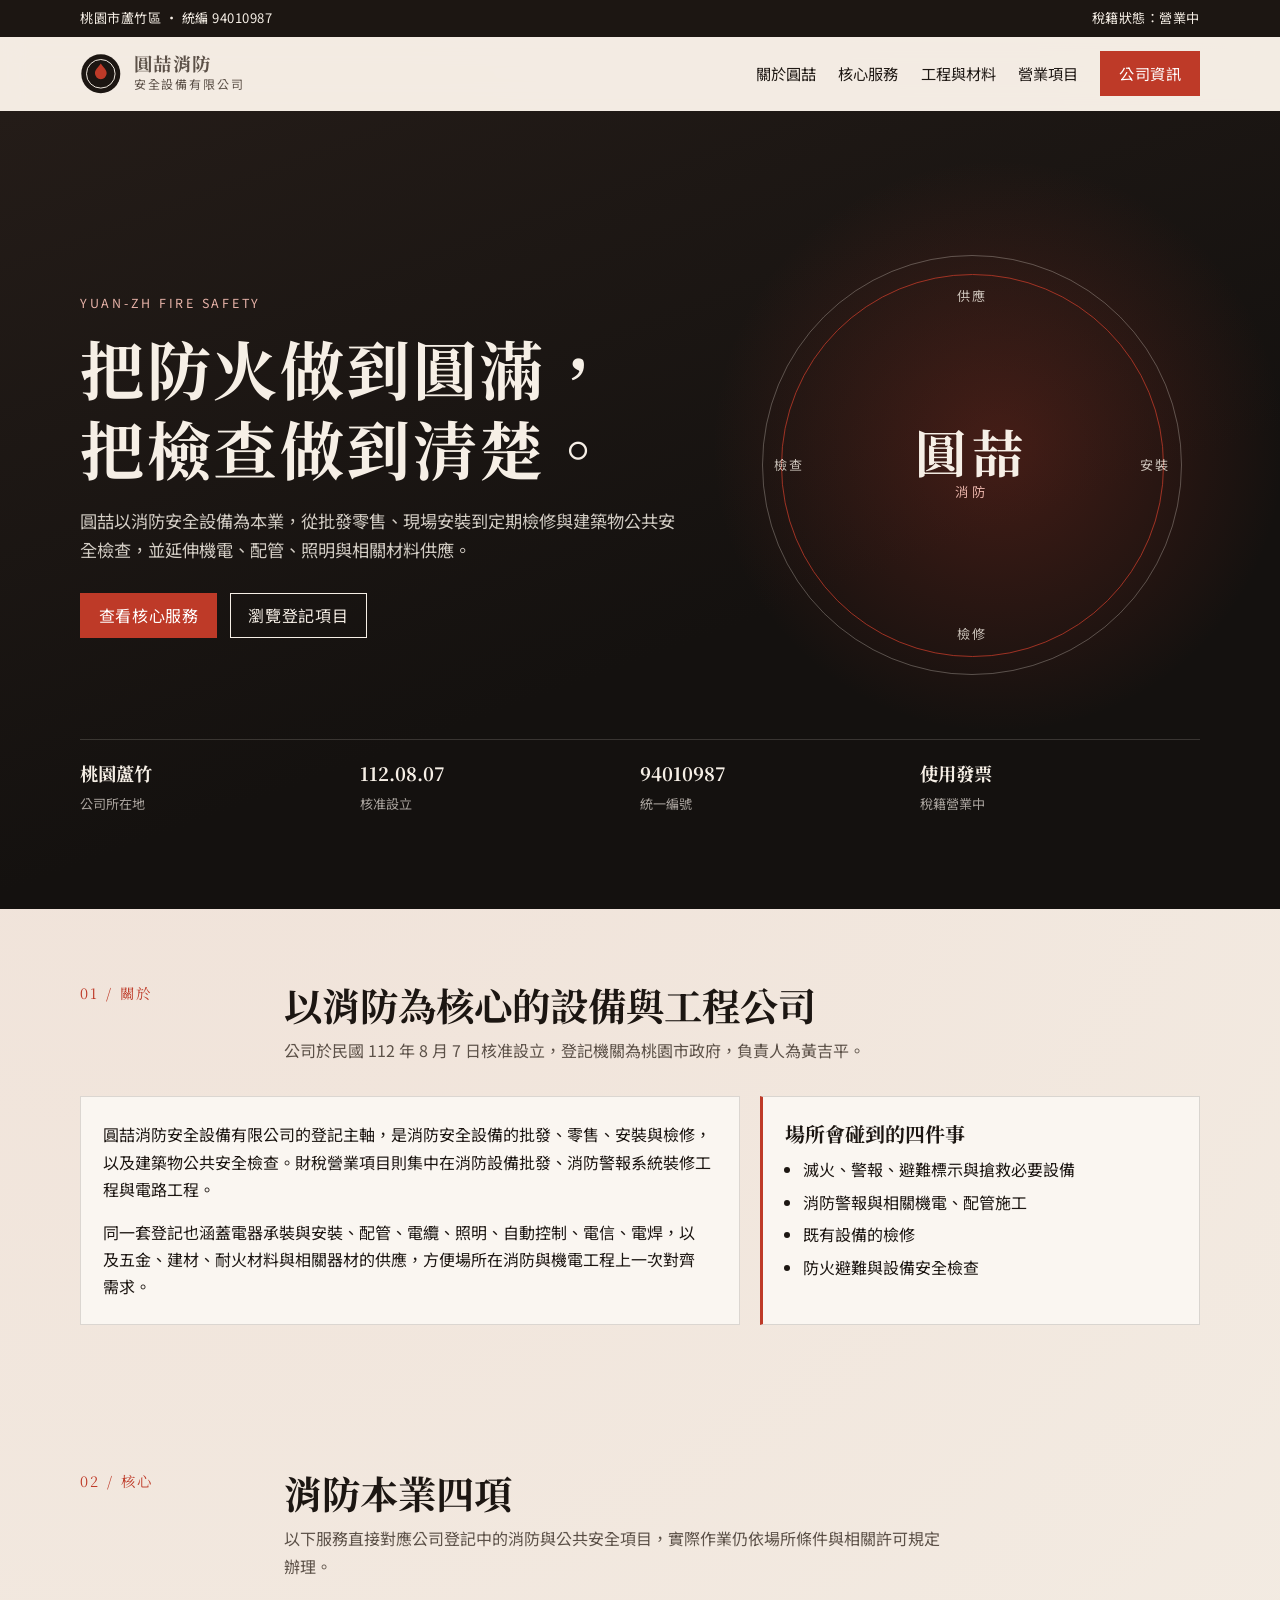
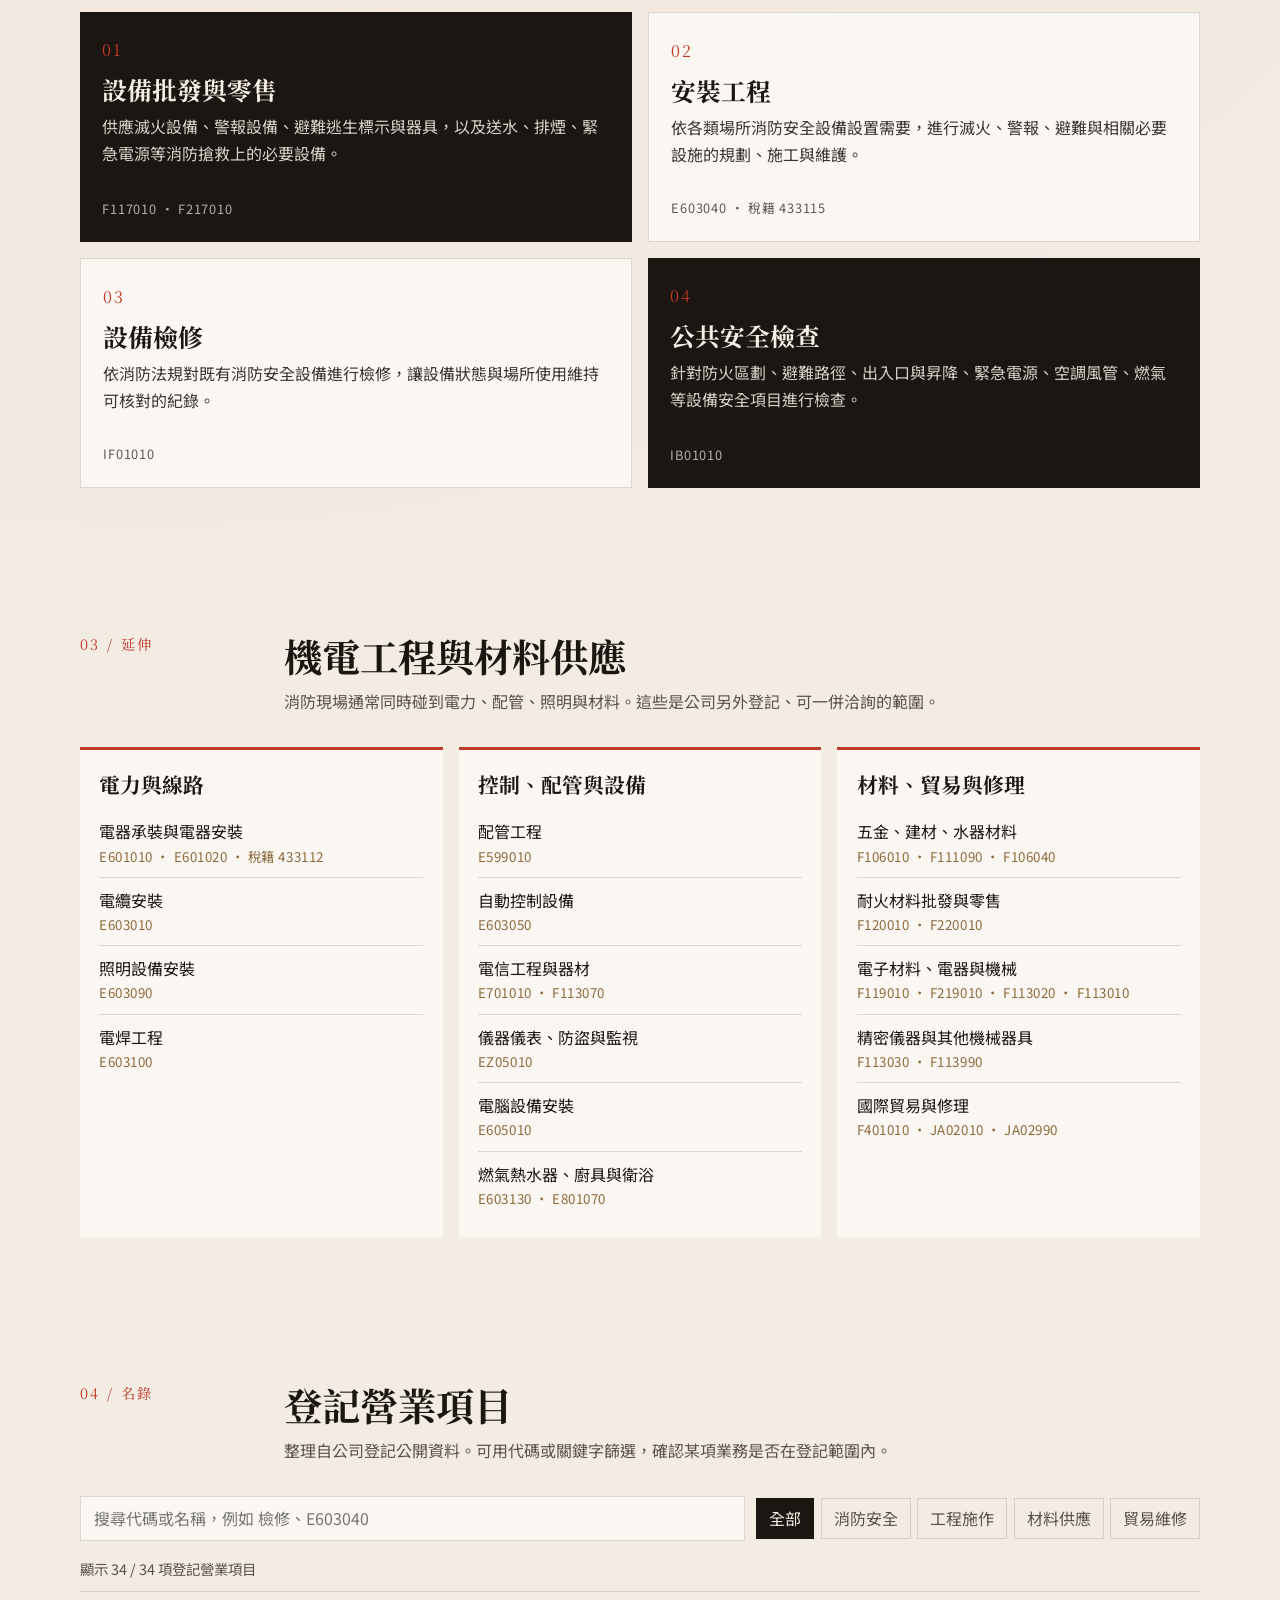
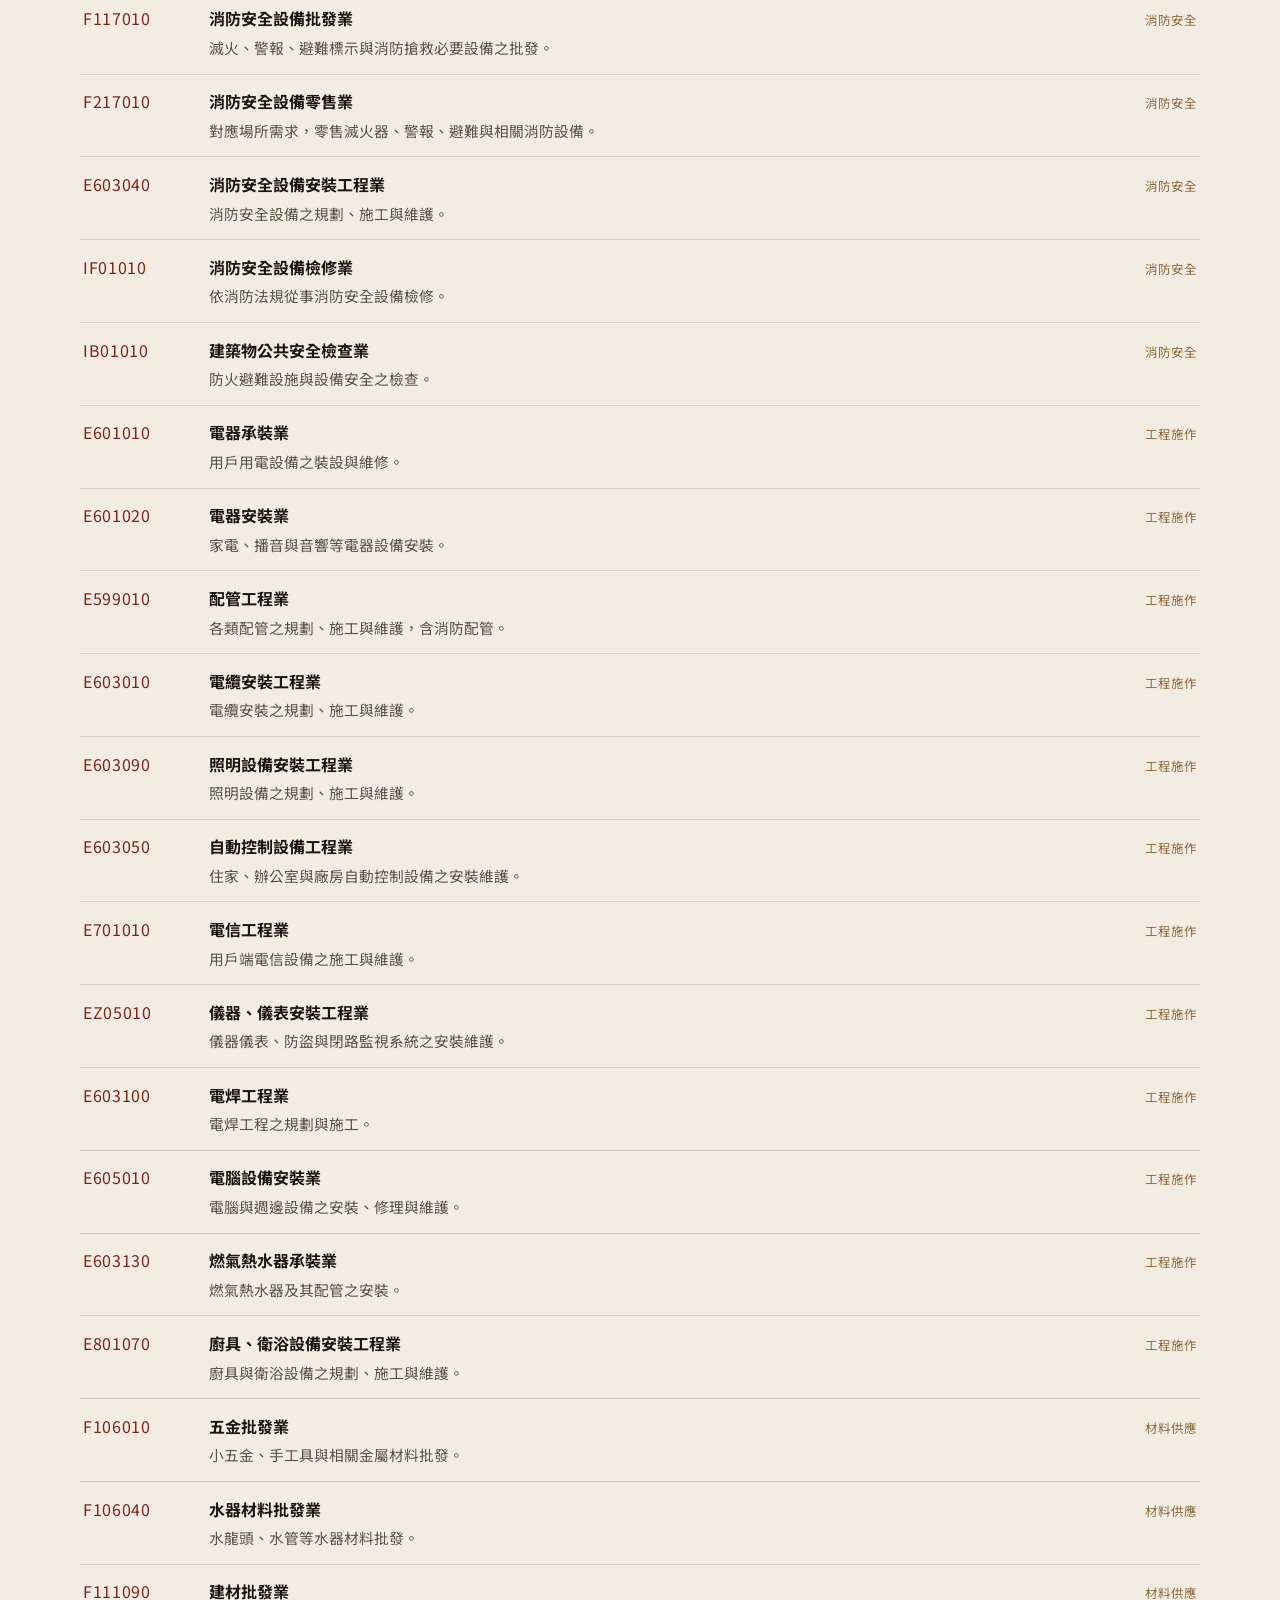
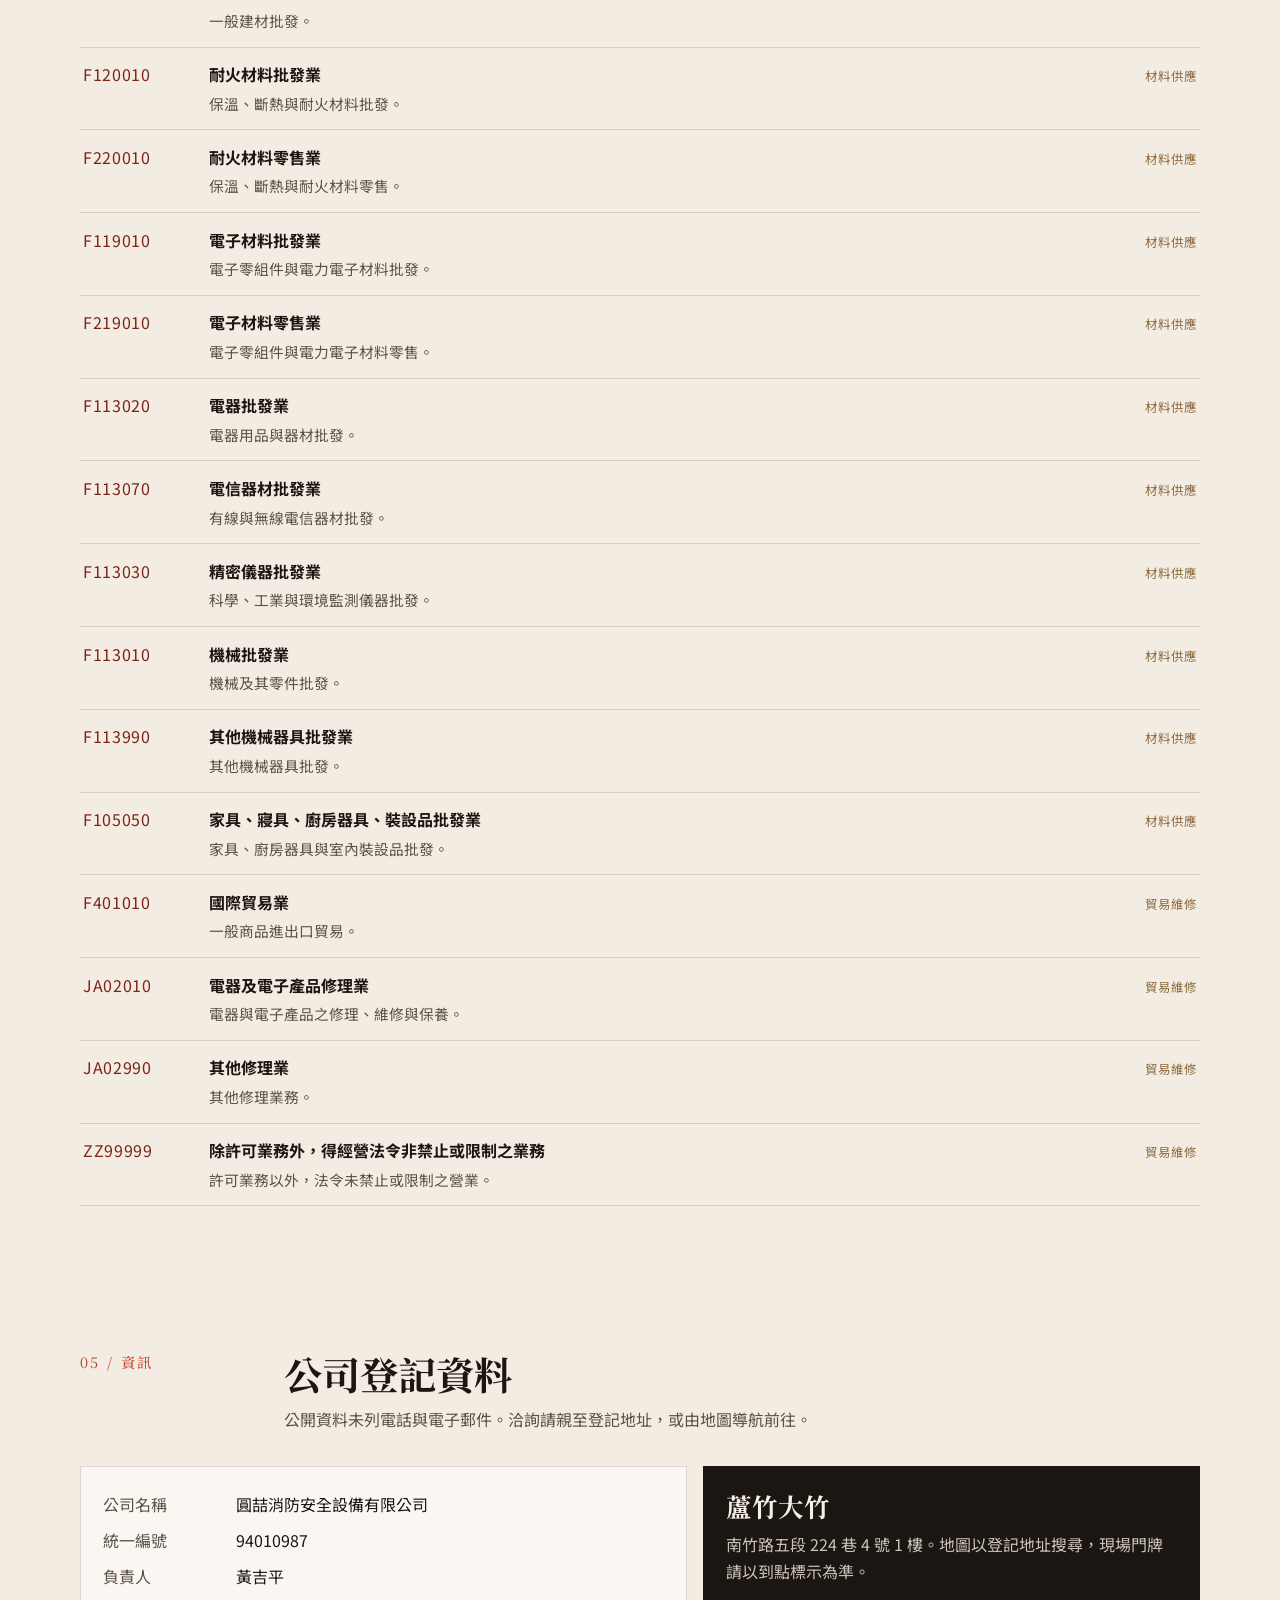
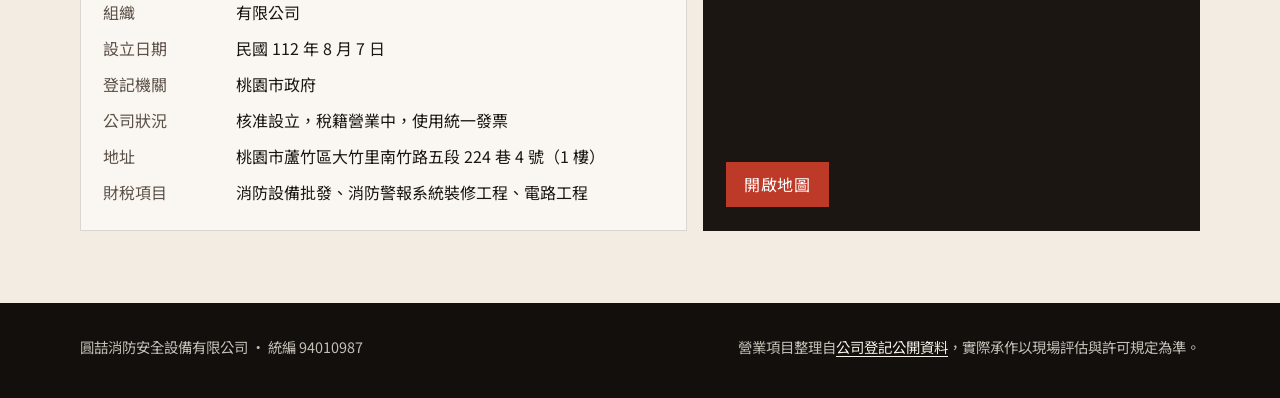
==== index.html @ 4bf3bb1d "新增圓喆消防官網，依公司登記營業項目整理服務與公司資訊。 Co-authored-by: Cursor <cursoragent@cursor.com>" ====
<!DOCTYPE html>
<html lang="zh-Hant">
<head>
  <meta charset="utf-8">
  <meta name="viewport" content="width=device-width, initial-scale=1">
  <title>圓喆消防安全設備有限公司</title>
  <meta name="description" content="圓喆消防安全設備有限公司位於桃園市蘆竹區，登記經營消防設備批發零售、安裝工程、檢修、建築物公共安全檢查，以及機電、配管、照明與相關材料供應。">
  <link rel="icon" href="favicon.svg" type="image/svg+xml">
  <link rel="preconnect" href="https://fonts.googleapis.com">
  <link rel="preconnect" href="https://fonts.gstatic.com" crossorigin>
  <link href="https://fonts.googleapis.com/css2?family=Noto+Sans+TC:wght@400;500;700&family=Noto+Serif+TC:wght@600;700&display=swap" rel="stylesheet">
  <link rel="stylesheet" href="css/style.css">
</head>
<body>
  <a class="skip" href="#main">跳至主要內容</a>
  <div class="topbar">
    <div class="wrap">
      <span>桃園市蘆竹區 · 統編 94010987</span>
      <span>稅籍狀態：營業中</span>
    </div>
  </div>
  <header class="site-header">
    <div class="wrap nav">
      <a class="brand" href="#main">
        <svg class="brand-mark" viewBox="0 0 64 64" aria-hidden="true">
          <circle cx="32" cy="32" r="30" fill="#1c1612"/>
          <circle cx="32" cy="32" r="22" fill="none" stroke="#f3ece3" stroke-width="1.5"/>
          <path d="M32 16c4.2 6.2 9 9.4 9 15.2a9 9 0 0 1-18 0c0-5.8 4.8-9 9-15.2z" fill="#be3a28"/>
        </svg>
        <span>
          <strong>圓喆消防</strong>
          <span>安全設備有限公司</span>
        </span>
      </a>
      <button class="menu-btn" type="button" aria-expanded="false" aria-controls="nav-links">選單</button>
      <nav class="nav-links" id="nav-links" aria-label="主要">
        <a href="#about">關於圓喆</a>
        <a href="#services">核心服務</a>
        <a href="#works">工程與材料</a>
        <a href="#scope">營業項目</a>
        <a class="btn btn-solid" href="#company">公司資訊</a>
      </nav>
    </div>
  </header>

  <main id="main">
    <section class="hero" aria-labelledby="hero-title">
      <div class="wrap hero-grid">
        <div>
          <p class="kicker">YUAN-ZH FIRE SAFETY</p>
          <h1 id="hero-title">把防火做到圓滿，<br>把檢查做到清楚。</h1>
          <p class="lead">圓喆以消防安全設備為本業，從批發零售、現場安裝到定期檢修與建築物公共安全檢查，並延伸機電、配管、照明與相關材料供應。</p>
          <div class="hero-actions">
            <a class="btn btn-solid" href="#services">查看核心服務</a>
            <a class="btn btn-line" href="#scope">瀏覽登記項目</a>
          </div>
        </div>
        <div class="seal" aria-hidden="true">
          <span class="seal-label n">供應</span>
          <span class="seal-label e">安裝</span>
          <span class="seal-label s">檢修</span>
          <span class="seal-label w">檢查</span>
          <div class="seal-core">
            <b>圓喆</b>
            <small>消防</small>
          </div>
        </div>
      </div>
      <div class="wrap facts">
        <div><strong>桃園蘆竹</strong><span>公司所在地</span></div>
        <div><strong>112.08.07</strong><span>核准設立</span></div>
        <div><strong>94010987</strong><span>統一編號</span></div>
        <div><strong>使用發票</strong><span>稅籍營業中</span></div>
      </div>
    </section>

    <section id="about">
      <div class="wrap">
        <div class="section-head">
          <div class="section-index">01 / 關於</div>
          <div>
            <h2>以消防為核心的設備與工程公司</h2>
            <p>公司於民國 112 年 8 月 7 日核准設立，登記機關為桃園市政府，負責人為黃吉平。</p>
          </div>
        </div>
        <div class="about-grid">
          <div class="panel">
            <p>圓喆消防安全設備有限公司的登記主軸，是消防安全設備的批發、零售、安裝與檢修，以及建築物公共安全檢查。財稅營業項目則集中在消防設備批發、消防警報系統裝修工程與電路工程。</p>
            <p>同一套登記也涵蓋電器承裝與安裝、配管、電纜、照明、自動控制、電信、電焊，以及五金、建材、耐火材料與相關器材的供應，方便場所在消防與機電工程上一次對齊需求。</p>
          </div>
          <aside class="panel note">
            <h3>場所會碰到的四件事</h3>
            <ul>
              <li>滅火、警報、避難標示與搶救必要設備</li>
              <li>消防警報與相關機電、配管施工</li>
              <li>既有設備的檢修</li>
              <li>防火避難與設備安全檢查</li>
            </ul>
          </aside>
        </div>
      </div>
    </section>

    <section id="services">
      <div class="wrap">
        <div class="section-head">
          <div class="section-index">02 / 核心</div>
          <div>
            <h2>消防本業四項</h2>
            <p>以下服務直接對應公司登記中的消防與公共安全項目，實際作業仍依場所條件與相關許可規定辦理。</p>
          </div>
        </div>
        <div class="service-list">
          <article class="service-card">
            <span class="num">01</span>
            <h3>設備批發與零售</h3>
            <p>供應滅火設備、警報設備、避難逃生標示與器具，以及送水、排煙、緊急電源等消防搶救上的必要設備。</p>
            <span class="codes">F117010 · F217010</span>
          </article>
          <article class="service-card">
            <span class="num">02</span>
            <h3>安裝工程</h3>
            <p>依各類場所消防安全設備設置需要，進行滅火、警報、避難與相關必要設施的規劃、施工與維護。</p>
            <span class="codes">E603040 · 稅籍 433115</span>
          </article>
          <article class="service-card">
            <span class="num">03</span>
            <h3>設備檢修</h3>
            <p>依消防法規對既有消防安全設備進行檢修，讓設備狀態與場所使用維持可核對的紀錄。</p>
            <span class="codes">IF01010</span>
          </article>
          <article class="service-card">
            <span class="num">04</span>
            <h3>公共安全檢查</h3>
            <p>針對防火區劃、避難路徑、出入口與昇降、緊急電源、空調風管、燃氣等設備安全項目進行檢查。</p>
            <span class="codes">IB01010</span>
          </article>
        </div>
      </div>
    </section>

    <section id="works">
      <div class="wrap">
        <div class="section-head">
          <div class="section-index">03 / 延伸</div>
          <div>
            <h2>機電工程與材料供應</h2>
            <p>消防現場通常同時碰到電力、配管、照明與材料。這些是公司另外登記、可一併洽詢的範圍。</p>
          </div>
        </div>
        <div class="work-grid">
          <article class="work-col">
            <h3>電力與線路</h3>
            <ul>
              <li>電器承裝與電器安裝<small>E601010 · E601020 · 稅籍 433112</small></li>
              <li>電纜安裝<small>E603010</small></li>
              <li>照明設備安裝<small>E603090</small></li>
              <li>電焊工程<small>E603100</small></li>
            </ul>
          </article>
          <article class="work-col">
            <h3>控制、配管與設備</h3>
            <ul>
              <li>配管工程<small>E599010</small></li>
              <li>自動控制設備<small>E603050</small></li>
              <li>電信工程與器材<small>E701010 · F113070</small></li>
              <li>儀器儀表、防盜與監視<small>EZ05010</small></li>
              <li>電腦設備安裝<small>E605010</small></li>
              <li>燃氣熱水器、廚具與衛浴<small>E603130 · E801070</small></li>
            </ul>
          </article>
          <article class="work-col">
            <h3>材料、貿易與修理</h3>
            <ul>
              <li>五金、建材、水器材料<small>F106010 · F111090 · F106040</small></li>
              <li>耐火材料批發與零售<small>F120010 · F220010</small></li>
              <li>電子材料、電器與機械<small>F119010 · F219010 · F113020 · F113010</small></li>
              <li>精密儀器與其他機械器具<small>F113030 · F113990</small></li>
              <li>國際貿易與修理<small>F401010 · JA02010 · JA02990</small></li>
            </ul>
          </article>
        </div>
      </div>
    </section>

    <section id="scope">
      <div class="wrap">
        <div class="section-head">
          <div class="section-index">04 / 名錄</div>
          <div>
            <h2>登記營業項目</h2>
            <p>整理自公司登記公開資料。可用代碼或關鍵字篩選，確認某項業務是否在登記範圍內。</p>
          </div>
        </div>
        <div class="toolbar">
          <label class="visually-hidden" for="scope-search" style="position:absolute;width:1px;height:1px;overflow:hidden;clip:rect(0 0 0 0);">搜尋營業項目</label>
          <input class="search" id="scope-search" type="search" placeholder="搜尋代碼或名稱，例如 檢修、E603040" autocomplete="off">
          <div class="chips" role="group" aria-label="篩選分類">
            <button class="chip" type="button" data-group="all" aria-pressed="true">全部</button>
            <button class="chip" type="button" data-group="fire" aria-pressed="false">消防安全</button>
            <button class="chip" type="button" data-group="engineering" aria-pressed="false">工程施作</button>
            <button class="chip" type="button" data-group="supply" aria-pressed="false">材料供應</button>
            <button class="chip" type="button" data-group="service" aria-pressed="false">貿易維修</button>
          </div>
        </div>
        <p class="scope-meta" id="scope-count"></p>
        <div class="scope-list" id="scope-list"></div>
      </div>
    </section>

    <section id="company">
      <div class="wrap">
        <div class="section-head">
          <div class="section-index">05 / 資訊</div>
          <div>
            <h2>公司登記資料</h2>
            <p>公開資料未列電話與電子郵件。洽詢請親至登記地址，或由地圖導航前往。</p>
          </div>
        </div>
        <div class="company-grid">
          <div class="panel">
            <dl>
              <dt>公司名稱</dt>
              <dd>圓喆消防安全設備有限公司</dd>
              <dt>統一編號</dt>
              <dd>94010987</dd>
              <dt>負責人</dt>
              <dd>黃吉平</dd>
              <dt>組織</dt>
              <dd>有限公司</dd>
              <dt>設立日期</dt>
              <dd>民國 112 年 8 月 7 日</dd>
              <dt>登記機關</dt>
              <dd>桃園市政府</dd>
              <dt>公司狀況</dt>
              <dd>核准設立，稅籍營業中，使用統一發票</dd>
              <dt>地址</dt>
              <dd>桃園市蘆竹區大竹里南竹路五段 224 巷 4 號（1 樓）</dd>
              <dt>財稅項目</dt>
              <dd>消防設備批發、消防警報系統裝修工程、電路工程</dd>
            </dl>
          </div>
          <aside class="map-card">
            <div>
              <h3>蘆竹大竹</h3>
              <p>南竹路五段 224 巷 4 號 1 樓。地圖以登記地址搜尋，現場門牌請以到點標示為準。</p>
            </div>
            <a class="btn btn-solid" href="https://www.google.com/maps/search/?api=1&amp;query=桃園市蘆竹區南竹路五段224巷4號" target="_blank" rel="noopener noreferrer">開啟地圖</a>
          </aside>
        </div>
      </div>
    </section>
  </main>

  <footer class="site-footer">
    <div class="wrap">
      <div>圓喆消防安全設備有限公司 · 統編 94010987</div>
      <div>營業項目整理自<a href="https://twincn.com/item.aspx?no=94010987">公司登記公開資料</a>，實際承作以現場評估與許可規定為準。</div>
    </div>
  </footer>
  <script src="js/main.js"></script>
</body>
</html>
---- css/style.css ----
:root {
  --ink: #1c1612;
  --ink-soft: #5c5148;
  --paper: #f3ece3;
  --paper-raised: #faf6f1;
  --ember: #be3a28;
  --ember-deep: #7d2418;
  --brass: #8d6b3e;
  --line: rgba(28, 22, 18, 0.14);
  --cream: #f6efe6;
  --header: 4.6rem;
  --serif: "Noto Serif TC", "PMingLiU", serif;
  --sans: "Noto Sans TC", "PingFang TC", "Microsoft JhengHei", sans-serif;
}

*,
*::before,
*::after {
  box-sizing: border-box;
}

html {
  scroll-behavior: smooth;
}

body {
  margin: 0;
  font-family: var(--sans);
  color: var(--ink);
  background:
    radial-gradient(circle at 12% 8%, rgba(190, 58, 40, 0.06), transparent 28%),
    var(--paper);
  line-height: 1.7;
}

img,
svg {
  display: block;
  max-width: 100%;
}

a {
  color: inherit;
  text-decoration-thickness: 1px;
  text-underline-offset: 0.2em;
}

button,
input {
  font: inherit;
}

.skip {
  position: absolute;
  left: 1rem;
  top: -4rem;
  background: var(--ember);
  color: white;
  padding: 0.6rem 1rem;
  z-index: 20;
}

.skip:focus {
  top: 1rem;
}

.wrap {
  width: min(1120px, calc(100% - 2.4rem));
  margin-inline: auto;
}

.topbar {
  background: var(--ink);
  color: var(--cream);
  font-size: 0.82rem;
  letter-spacing: 0.04em;
}

.topbar .wrap {
  display: flex;
  justify-content: space-between;
  gap: 1rem;
  padding: 0.45rem 0;
}

.site-header {
  position: sticky;
  top: 0;
  z-index: 10;
  background: rgba(243, 236, 227, 0.92);
  backdrop-filter: blur(12px);
  border-bottom: 1px solid transparent;
}

.site-header.is-stuck {
  border-bottom-color: var(--line);
}

.nav {
  display: flex;
  align-items: center;
  justify-content: space-between;
  min-height: var(--header);
  gap: 1rem;
}

.brand {
  display: flex;
  align-items: center;
  gap: 0.75rem;
  text-decoration: none;
}

.brand-mark {
  width: 2.6rem;
  height: 2.6rem;
  flex: none;
}

.brand strong {
  display: block;
  font-family: var(--serif);
  font-size: 1.15rem;
  letter-spacing: 0.08em;
  line-height: 1.2;
}

.brand span {
  display: block;
  color: var(--ink-soft);
  font-size: 0.75rem;
  letter-spacing: 0.16em;
}

.nav-links {
  display: flex;
  align-items: center;
  gap: 1.4rem;
}

.nav-links a {
  text-decoration: none;
  font-size: 0.95rem;
}

.nav-links a:hover,
.nav-links a:focus-visible {
  color: var(--ember-deep);
}

.menu-btn {
  display: none;
  border: 1px solid var(--line);
  background: transparent;
  padding: 0.45rem 0.7rem;
  cursor: pointer;
}

.btn {
  display: inline-flex;
  align-items: center;
  justify-content: center;
  gap: 0.4rem;
  min-height: 2.8rem;
  padding: 0.45rem 1.1rem;
  border: 1px solid transparent;
  text-decoration: none;
  letter-spacing: 0.04em;
}

.btn-solid {
  background: var(--ember);
  color: white;
}

.btn-solid:hover,
.btn-solid:focus-visible {
  background: var(--ember-deep);
}

.btn-line {
  border-color: currentColor;
  background: transparent;
}

.btn-line:hover,
.btn-line:focus-visible {
  background: rgba(255, 255, 255, 0.08);
}

.hero {
  background:
    radial-gradient(circle at 78% 42%, rgba(190, 58, 40, 0.28), transparent 26%),
    linear-gradient(160deg, #241c18 0%, #14110f 62%);
  color: var(--cream);
}

.hero-grid {
  display: grid;
  grid-template-columns: 1.15fr 0.85fr;
  gap: 3rem;
  align-items: center;
  padding: 4.5rem 0 4rem;
}

.kicker {
  margin: 0 0 0.8rem;
  color: #e7b2a8;
  letter-spacing: 0.22em;
  font-size: 0.78rem;
}

h1,
h2,
h3 {
  font-family: var(--serif);
  font-weight: 700;
  line-height: 1.25;
  text-wrap: balance;
}

p {
  text-wrap: pretty;
}

h1 {
  margin: 0;
  font-size: clamp(2.4rem, 5vw, 4.4rem);
  letter-spacing: 0.04em;
}

.lead {
  max-width: 38rem;
  margin: 1.2rem 0 0;
  font-size: 1.08rem;
  color: rgba(246, 239, 230, 0.84);
}

.hero-actions {
  display: flex;
  flex-wrap: wrap;
  gap: 0.8rem;
  margin-top: 1.8rem;
}

.hero-actions .btn-line {
  color: var(--cream);
}

.facts {
  display: grid;
  grid-template-columns: repeat(4, 1fr);
  border-top: 1px solid rgba(246, 239, 230, 0.16);
}

.facts div {
  padding: 1.1rem 1rem 1.3rem 0;
}

.facts strong {
  display: block;
  font-family: var(--serif);
  font-size: 1.15rem;
}

.facts span {
  color: rgba(246, 239, 230, 0.66);
  font-size: 0.82rem;
}

.seal {
  width: min(100%, 420px);
  margin-inline: auto;
  aspect-ratio: 1;
  border: 1px solid rgba(246, 239, 230, 0.28);
  border-radius: 50%;
  position: relative;
  display: grid;
  place-items: center;
}

.seal::before {
  content: "";
  position: absolute;
  inset: 1.1rem;
  border: 1px solid rgba(190, 58, 40, 0.8);
  border-radius: 50%;
}

.seal-core {
  text-align: center;
}

.seal-core b {
  display: block;
  font-family: var(--serif);
  font-size: 3.2rem;
  letter-spacing: 0.12em;
  line-height: 1;
}

.seal-core small {
  letter-spacing: 0.28em;
  color: #e7b2a8;
}

.seal-label {
  position: absolute;
  font-size: 0.82rem;
  letter-spacing: 0.14em;
  color: rgba(246, 239, 230, 0.78);
}

.seal-label.n { top: 1.8rem; }
.seal-label.e { right: 0.7rem; }
.seal-label.s { bottom: 1.8rem; }
.seal-label.w { left: 0.7rem; }

section {
  padding: 4.5rem 0;
  scroll-margin-top: 5.2rem;
}

.section-head {
  display: grid;
  grid-template-columns: 180px 1fr;
  gap: 1.5rem;
  margin-bottom: 2rem;
  align-items: start;
}

.section-index {
  font-family: var(--serif);
  color: var(--ember);
  letter-spacing: 0.16em;
  font-size: 0.9rem;
}

h2 {
  margin: 0;
  font-size: clamp(1.8rem, 3vw, 2.6rem);
}

.section-head p {
  margin: 0.5rem 0 0;
  color: var(--ink-soft);
  max-width: 42rem;
}

.about-grid {
  display: grid;
  grid-template-columns: 1.2fr 0.8fr;
  gap: 1.2rem;
}

.panel {
  background: var(--paper-raised);
  border: 1px solid var(--line);
  padding: 1.5rem 1.4rem;
}

.panel p {
  margin: 0;
}

.panel p + p {
  margin-top: 1rem;
}

.note {
  border-left: 3px solid var(--ember);
}

.note h3 {
  margin: 0 0 0.6rem;
  font-size: 1.25rem;
}

.note ul {
  margin: 0;
  padding-left: 1.1rem;
}

.note li + li {
  margin-top: 0.35rem;
}

.service-list {
  display: grid;
  grid-template-columns: 1fr 1fr;
  gap: 1rem;
}

.service-card {
  background: var(--ink);
  color: var(--cream);
  padding: 1.5rem 1.4rem 1.4rem;
  min-height: 230px;
  display: flex;
  flex-direction: column;
}

.service-card:nth-child(2),
.service-card:nth-child(3) {
  background: var(--paper-raised);
  color: var(--ink);
  border: 1px solid var(--line);
}

.service-card .num {
  font-family: var(--serif);
  color: var(--ember);
  letter-spacing: 0.12em;
}

.service-card h3 {
  margin: 0.7rem 0 0.5rem;
  font-size: 1.55rem;
}

.service-card p {
  margin: 0;
  color: inherit;
  opacity: 0.86;
}

.service-card .codes {
  margin-top: auto;
  padding-top: 1.2rem;
  font-size: 0.8rem;
  letter-spacing: 0.06em;
  opacity: 0.7;
}

.work-grid {
  display: grid;
  grid-template-columns: repeat(3, 1fr);
  gap: 1rem;
}

.work-col {
  background: var(--paper-raised);
  border-top: 3px solid var(--ember);
  padding: 1.3rem 1.2rem 1.1rem;
}

.work-col h3 {
  margin: 0 0 0.8rem;
  font-size: 1.3rem;
}

.work-col ul {
  list-style: none;
  margin: 0;
  padding: 0;
}

.work-col li {
  padding: 0.55rem 0;
  border-bottom: 1px solid var(--line);
}

.work-col li:last-child {
  border-bottom: 0;
}

.work-col small {
  display: block;
  color: var(--brass);
  letter-spacing: 0.04em;
}

.toolbar {
  display: flex;
  flex-wrap: wrap;
  gap: 0.7rem;
  align-items: center;
  margin-bottom: 1rem;
}

.search {
  flex: 1 1 220px;
  min-height: 2.8rem;
  border: 1px solid var(--line);
  background: var(--paper-raised);
  padding: 0.4rem 0.8rem;
  color: var(--ink);
}

.chips {
  display: flex;
  flex-wrap: wrap;
  gap: 0.4rem;
}

.chip {
  border: 1px solid var(--line);
  background: transparent;
  padding: 0.35rem 0.75rem;
  cursor: pointer;
  color: var(--ink-soft);
}

.chip[aria-pressed="true"] {
  background: var(--ink);
  color: var(--cream);
  border-color: var(--ink);
}

.scope-meta {
  color: var(--ink-soft);
  font-size: 0.9rem;
  margin: 0 0 0.6rem;
}

.scope-list {
  border-top: 1px solid var(--line);
}

.scope-row {
  display: grid;
  grid-template-columns: 110px 1fr 120px;
  gap: 1rem;
  padding: 0.85rem 0.2rem;
  border-bottom: 1px solid var(--line);
  align-items: baseline;
}

.scope-row code {
  font-family: var(--sans);
  color: var(--ember-deep);
  letter-spacing: 0.04em;
}

.scope-row p {
  margin: 0.15rem 0 0;
  color: var(--ink-soft);
  font-size: 0.92rem;
}

.tag {
  justify-self: end;
  font-size: 0.78rem;
  letter-spacing: 0.08em;
  color: var(--brass);
}

.empty {
  padding: 2rem 0;
  color: var(--ink-soft);
}

.company-grid {
  display: grid;
  grid-template-columns: 1.1fr 0.9fr;
  gap: 1rem;
}

dl {
  margin: 0;
  display: grid;
  grid-template-columns: 7.5rem 1fr;
  gap: 0.55rem 0.8rem;
}

dt {
  color: var(--ink-soft);
}

dd {
  margin: 0;
}

.map-card {
  background: var(--ink);
  color: var(--cream);
  padding: 1.5rem 1.4rem;
  display: flex;
  flex-direction: column;
  justify-content: space-between;
  min-height: 280px;
}

.map-card h3 {
  margin: 0 0 0.6rem;
  font-size: 1.6rem;
}

.map-card p {
  margin: 0;
  color: rgba(246, 239, 230, 0.8);
}

.map-card .btn {
  align-self: flex-start;
  margin-top: 1.4rem;
}

.site-footer {
  background: #120f0d;
  color: rgba(246, 239, 230, 0.78);
  padding: 2rem 0 2.4rem;
  font-size: 0.9rem;
}

.site-footer .wrap {
  display: flex;
  justify-content: space-between;
  gap: 1rem;
  flex-wrap: wrap;
}

.site-footer a {
  color: var(--cream);
}

@media (max-width: 860px) {
  .topbar .wrap,
  .facts,
  .hero-grid,
  .about-grid,
  .service-list,
  .work-grid,
  .company-grid,
  .section-head {
    grid-template-columns: 1fr;
    display: grid;
  }

  .facts {
    display: grid;
    grid-template-columns: 1fr 1fr;
  }

  .menu-btn {
    display: inline-flex;
  }

  .nav-links {
    display: none;
    position: absolute;
    left: 0;
    right: 0;
    top: 100%;
    background: var(--paper-raised);
    border-bottom: 1px solid var(--line);
    flex-direction: column;
    align-items: flex-start;
    padding: 0.8rem 1.2rem 1.1rem;
    gap: 0.7rem;
  }

  .nav-links.is-open {
    display: flex;
  }

  .scope-row {
    grid-template-columns: 1fr;
    gap: 0.15rem;
  }

  .tag {
    justify-self: start;
  }

  .hero-grid {
    padding-top: 2.6rem;
  }

  .seal {
    width: min(100%, 280px);
  }
}

@media (prefers-reduced-motion: reduce) {
  html {
    scroll-behavior: auto;
  }
}
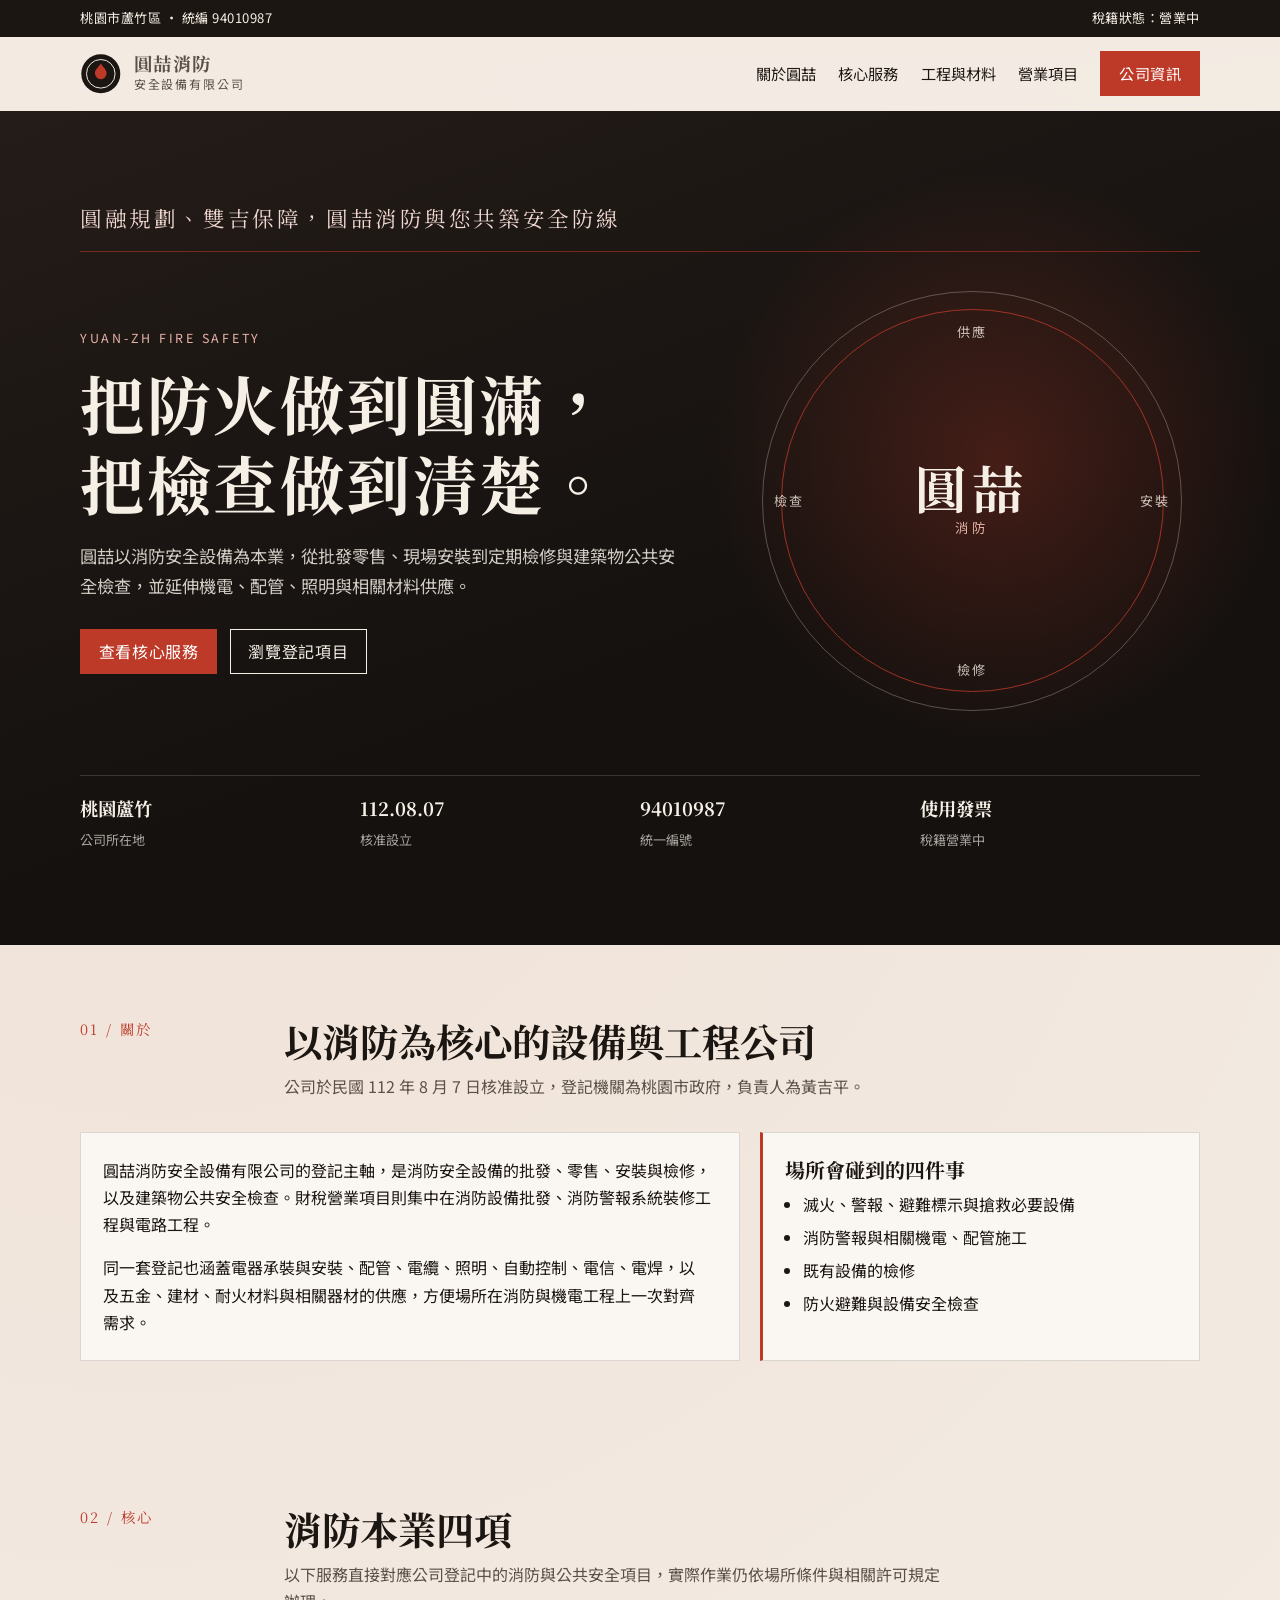
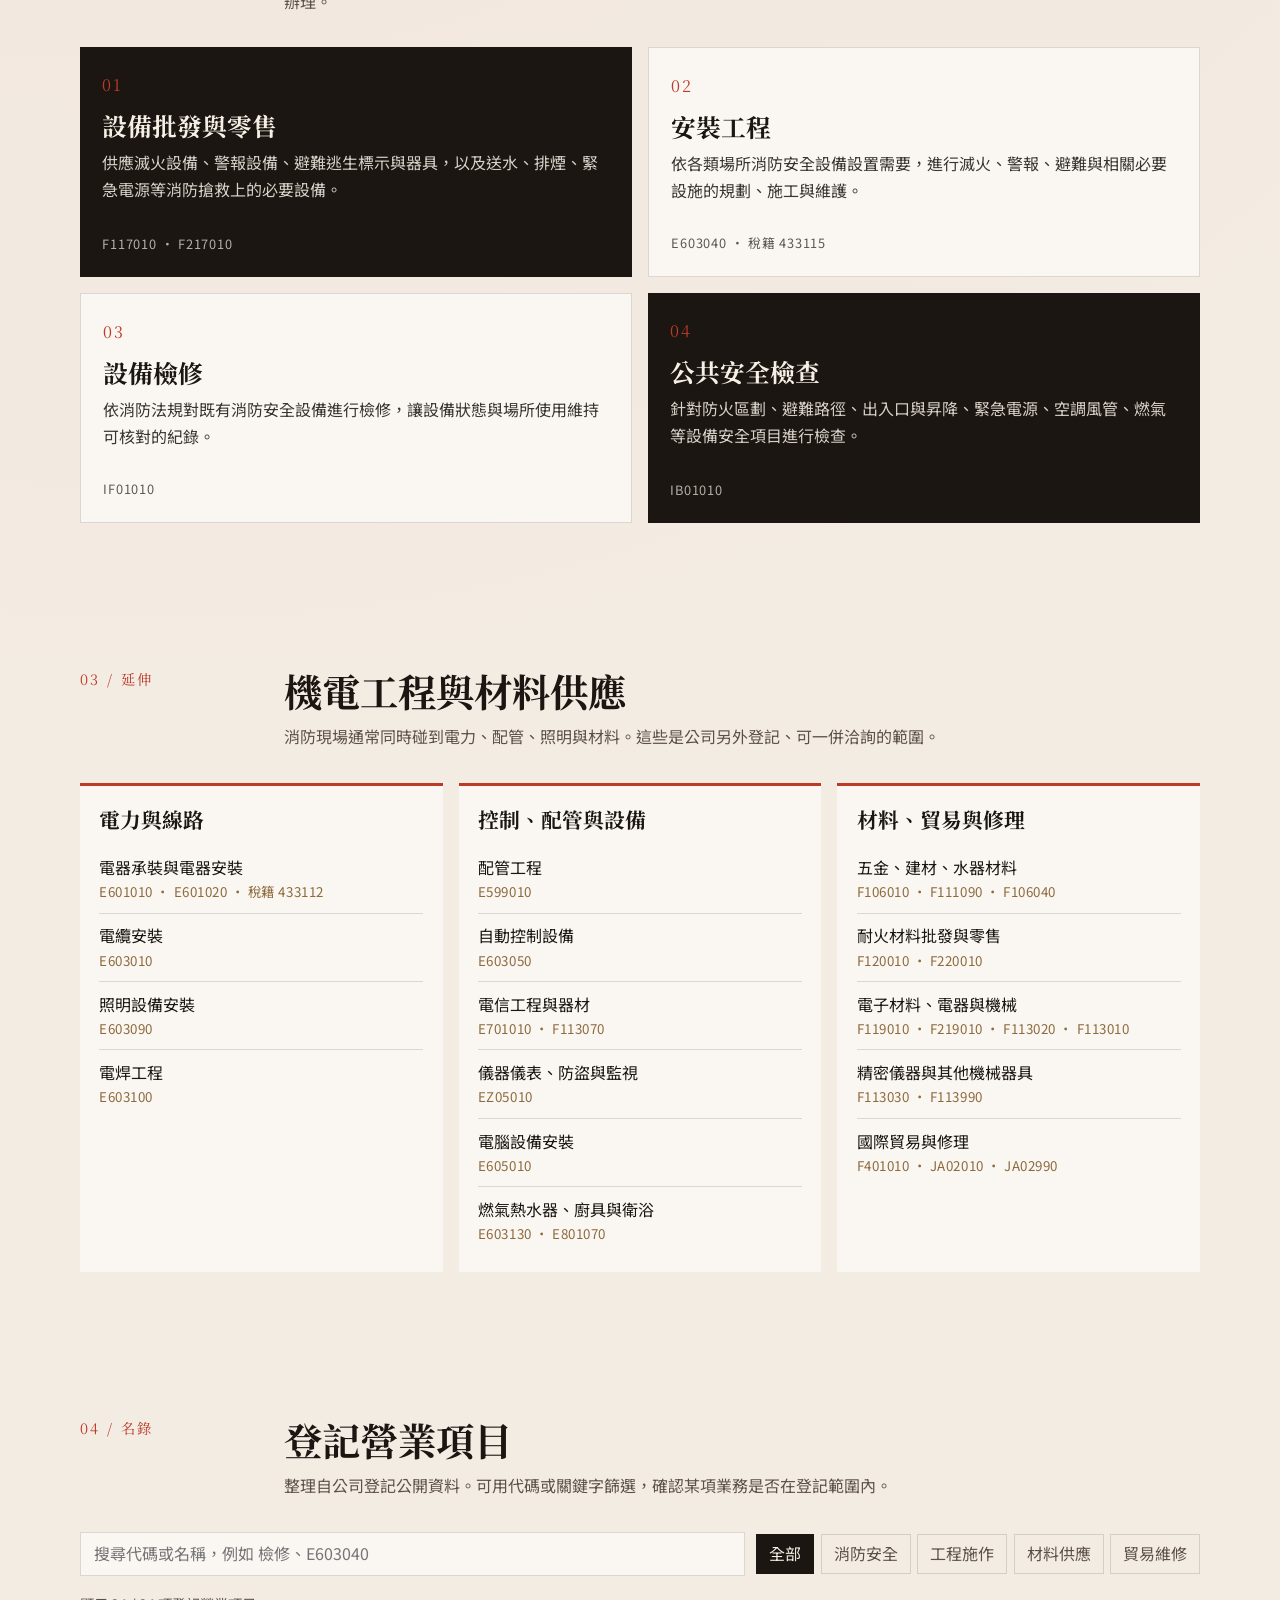
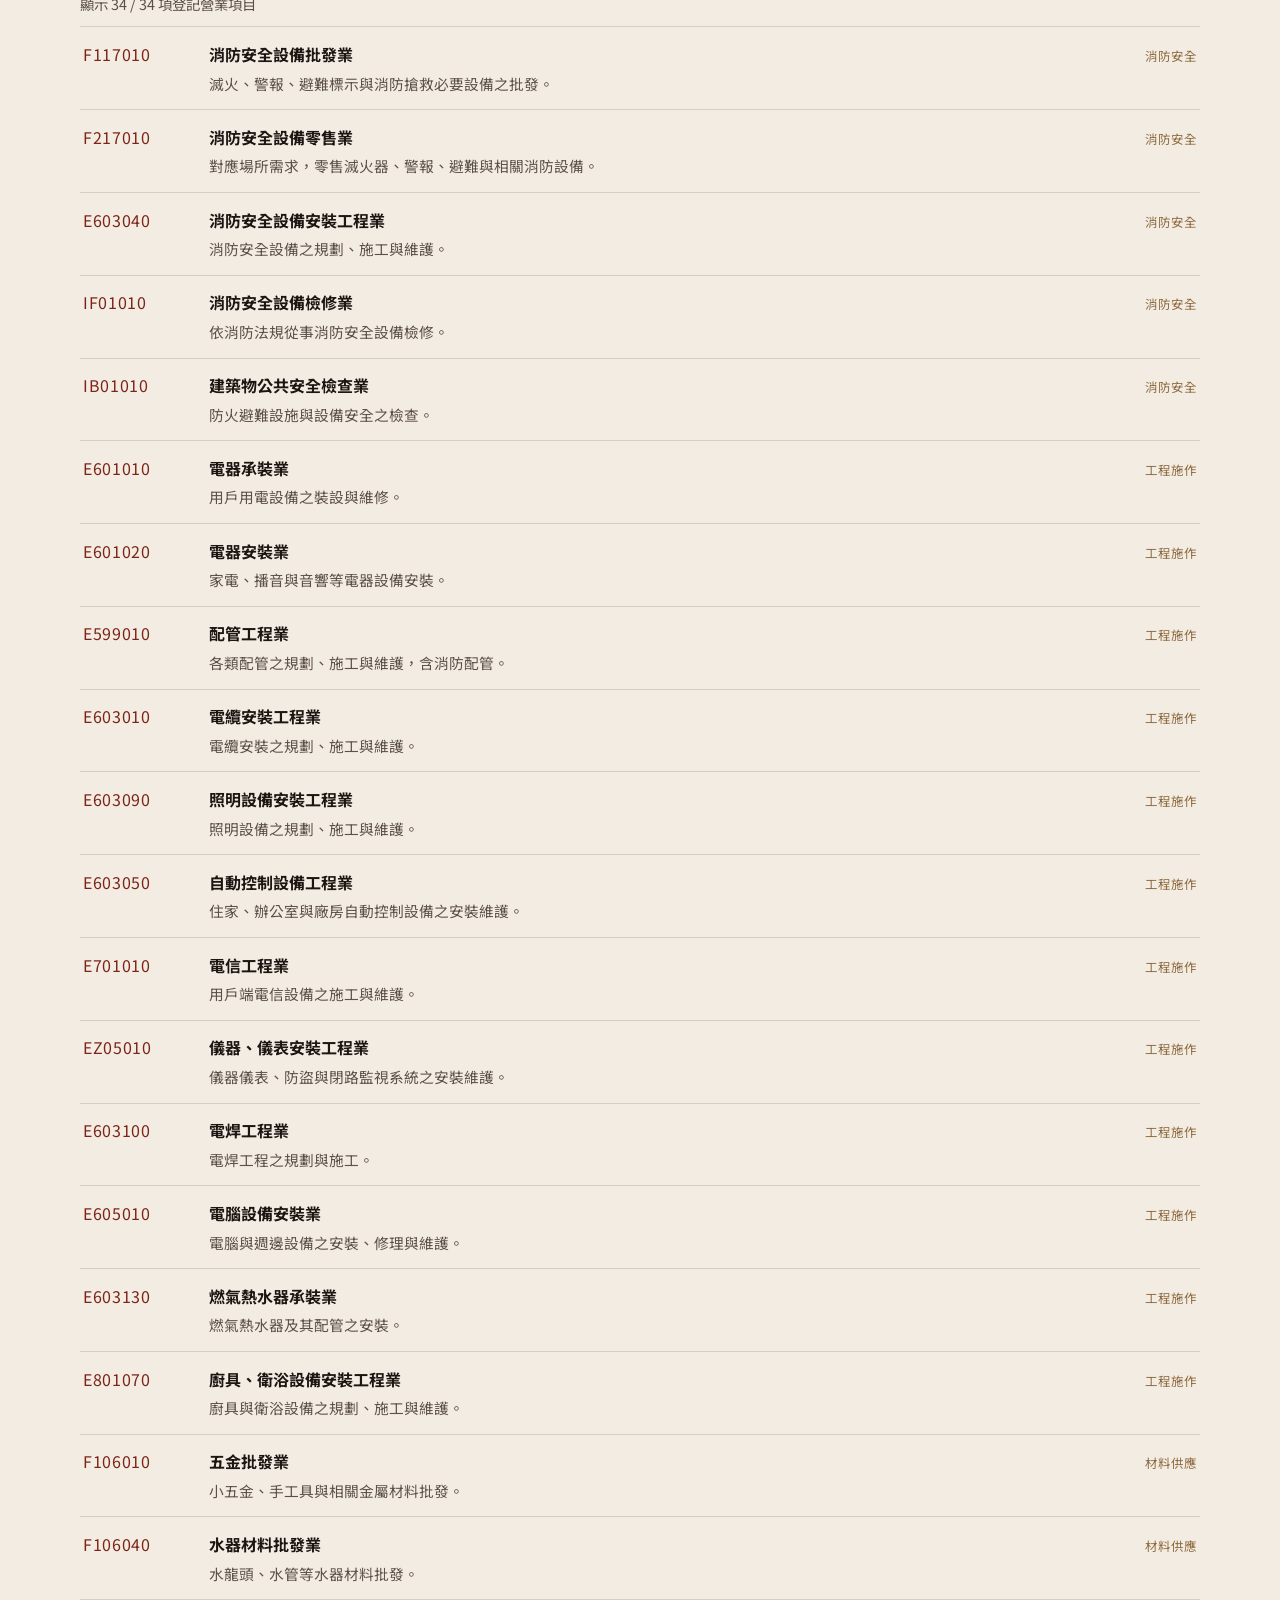
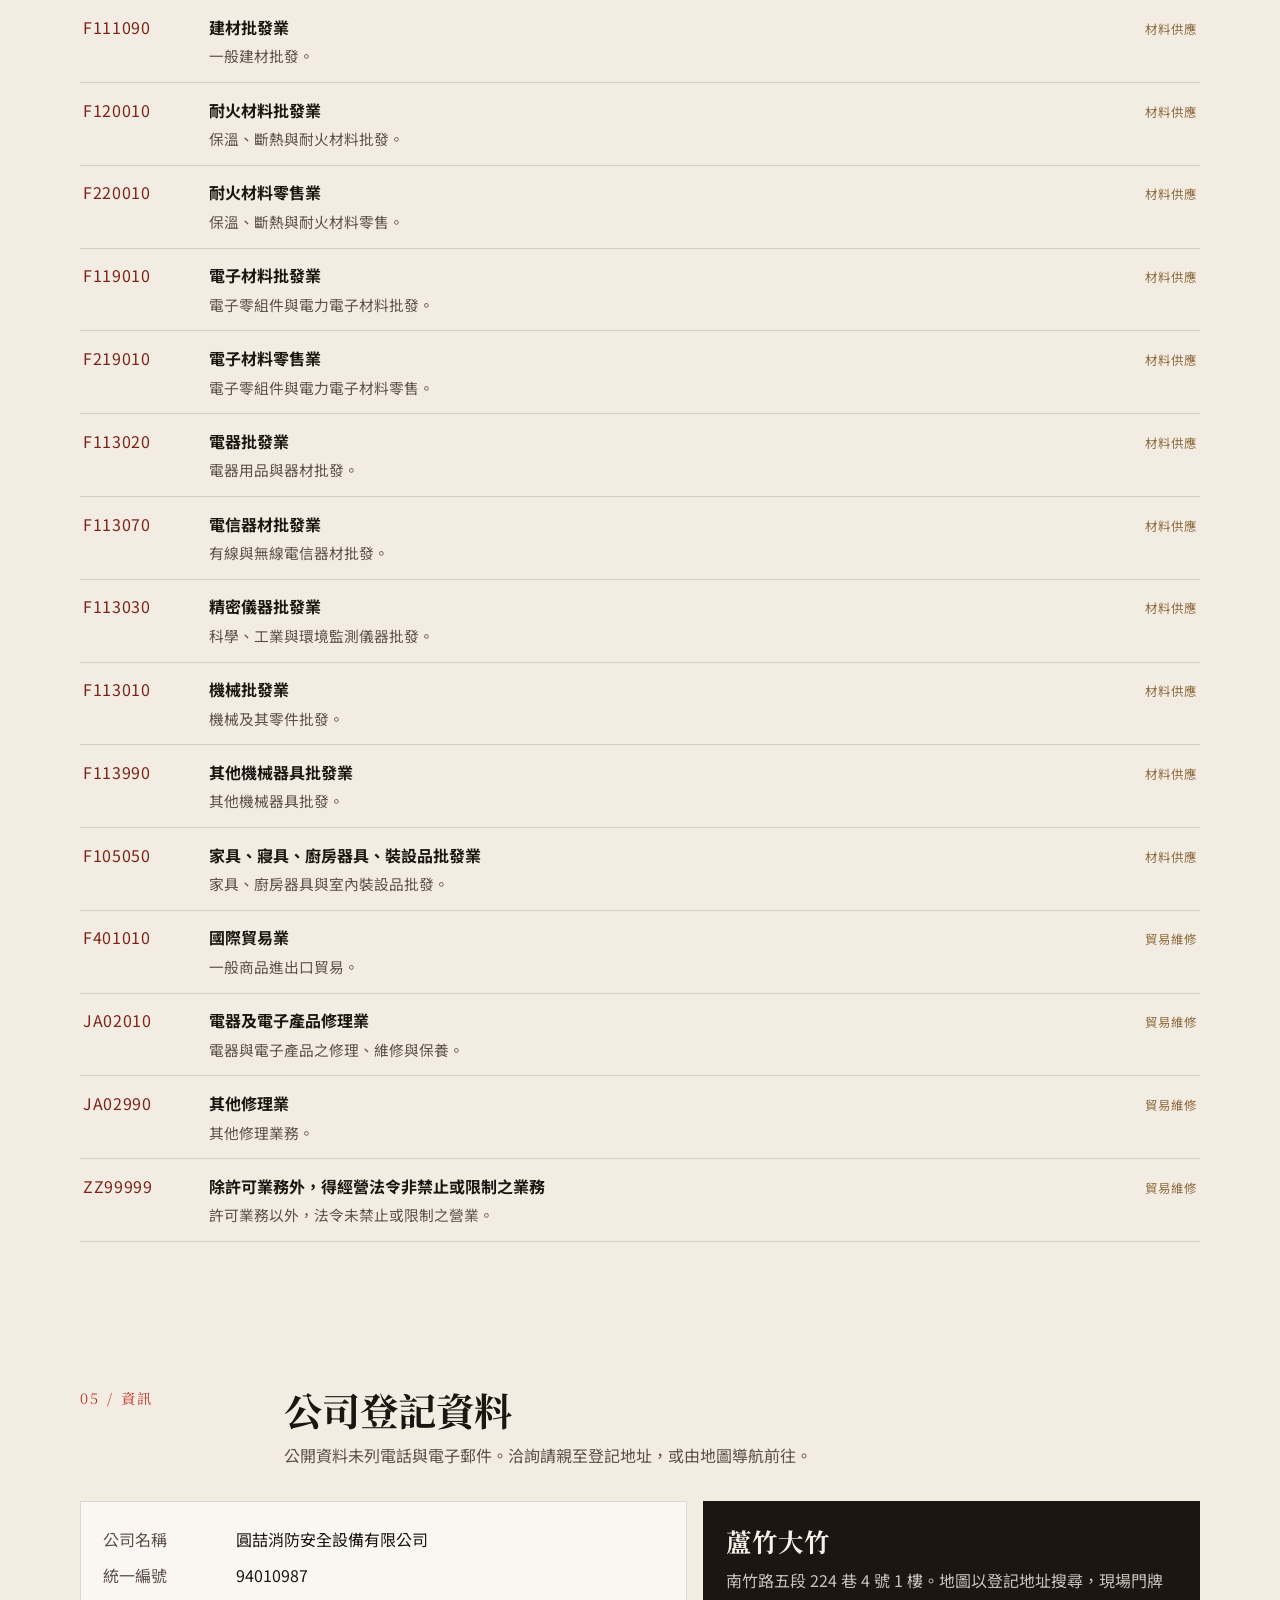
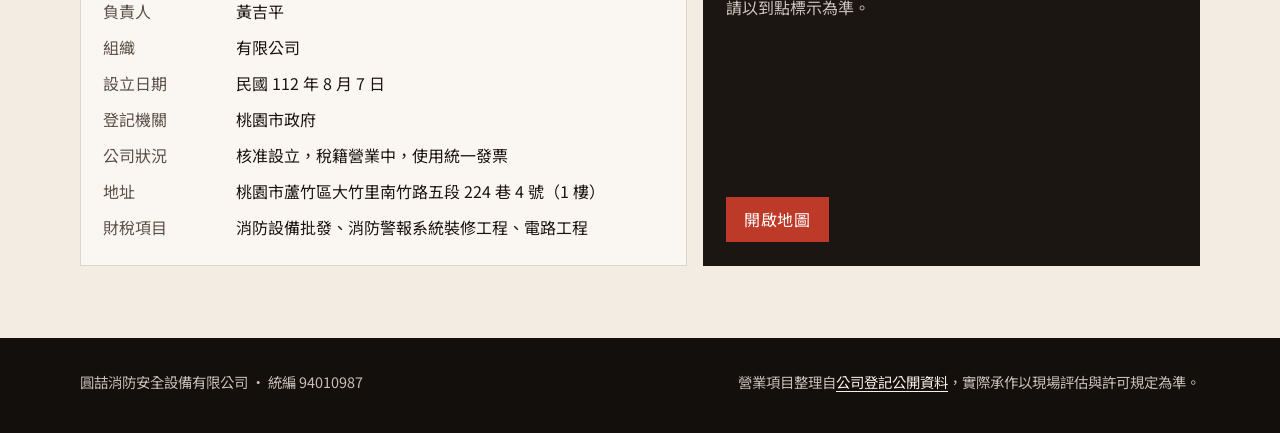
==== commit 02fa9b72: "在首頁主視覺上方加入圓喆消防標語。 Co-authored-by: Cursor <cursoragent@cursor.com>" ====
--- a/index.html
+++ b/index.html
@@ -45,6 +45,9 @@
 
   <main id="main">
     <section class="hero" aria-labelledby="hero-title">
+      <div class="wrap">
+        <p class="hero-banner">圓融規劃、雙吉保障，圓喆消防與您共築安全防線</p>
+      </div>
       <div class="wrap hero-grid">
         <div>
           <p class="kicker">YUAN-ZH FIRE SAFETY</p>
--- a/css/style.css
+++ b/css/style.css
@@ -195,12 +195,24 @@
   color: var(--cream);
 }
 
+.hero-banner {
+  margin: 0;
+  padding: 1.1rem 0 0;
+  font-family: var(--serif);
+  font-size: clamp(1.05rem, 2.2vw, 1.35rem);
+  letter-spacing: 0.12em;
+  line-height: 1.6;
+  color: #f0d7d1;
+  border-bottom: 1px solid rgba(190, 58, 40, 0.55);
+  padding-bottom: 1rem;
+}
+
 .hero-grid {
   display: grid;
   grid-template-columns: 1.15fr 0.85fr;
   gap: 3rem;
   align-items: center;
-  padding: 4.5rem 0 4rem;
+  padding: 2.4rem 0 4rem;
 }
 
 .kicker {
@@ -663,8 +675,13 @@
     justify-self: start;
   }
 
+  .hero-banner {
+    letter-spacing: 0.06em;
+    padding-top: 0.9rem;
+  }
+
   .hero-grid {
-    padding-top: 2.6rem;
+    padding-top: 1.6rem;
   }
 
   .seal {
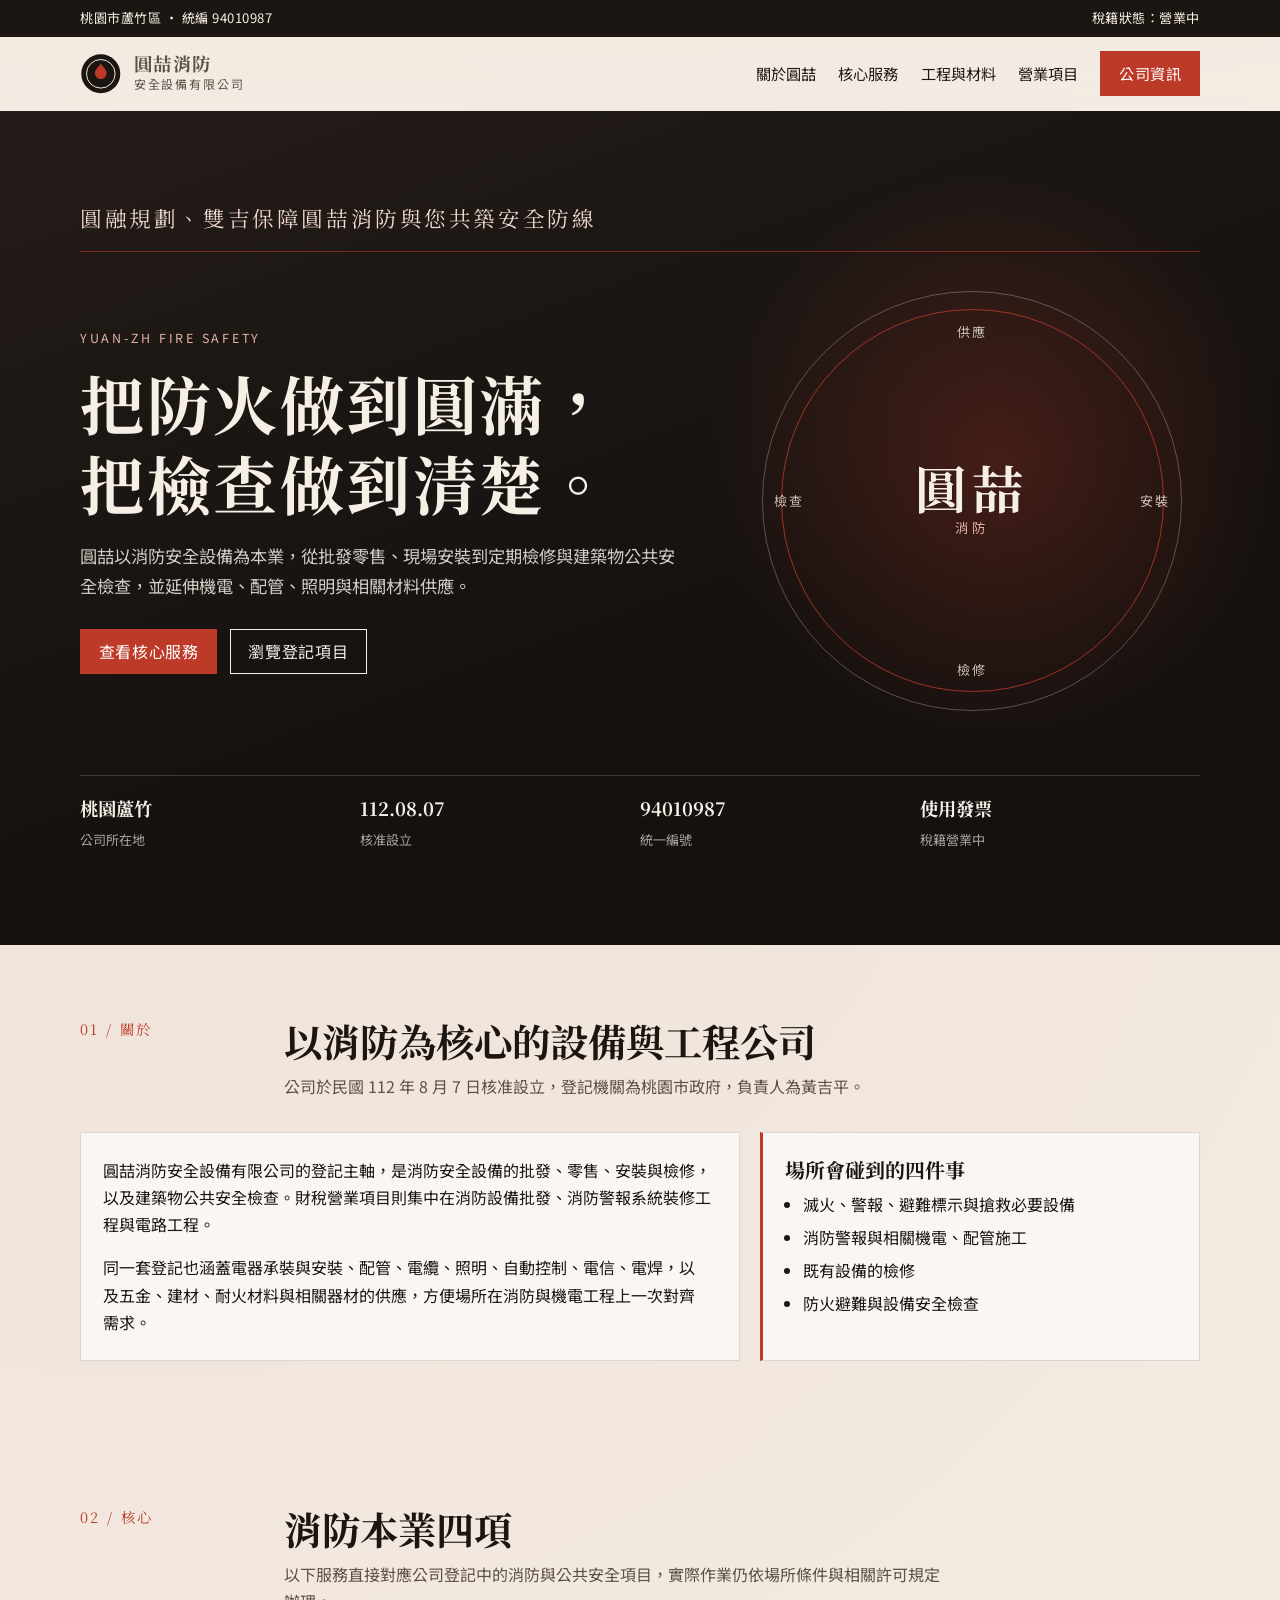
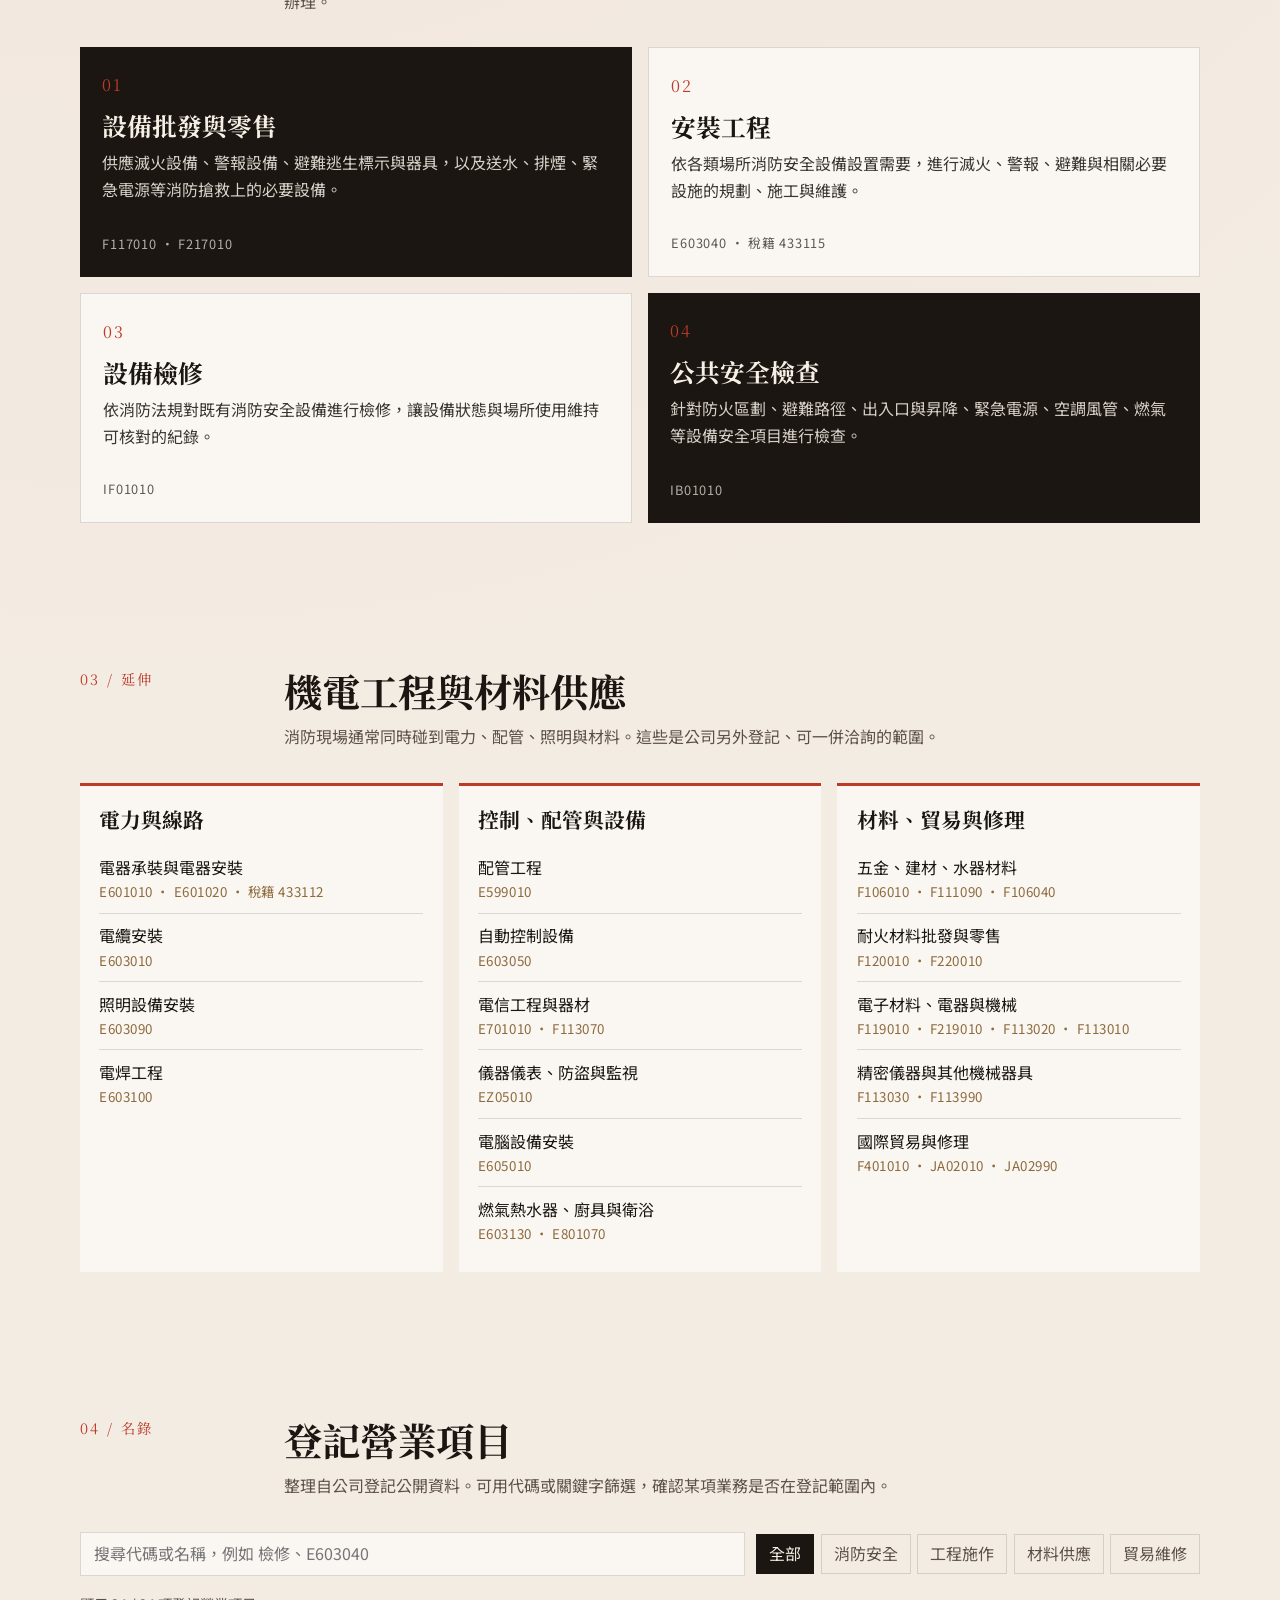
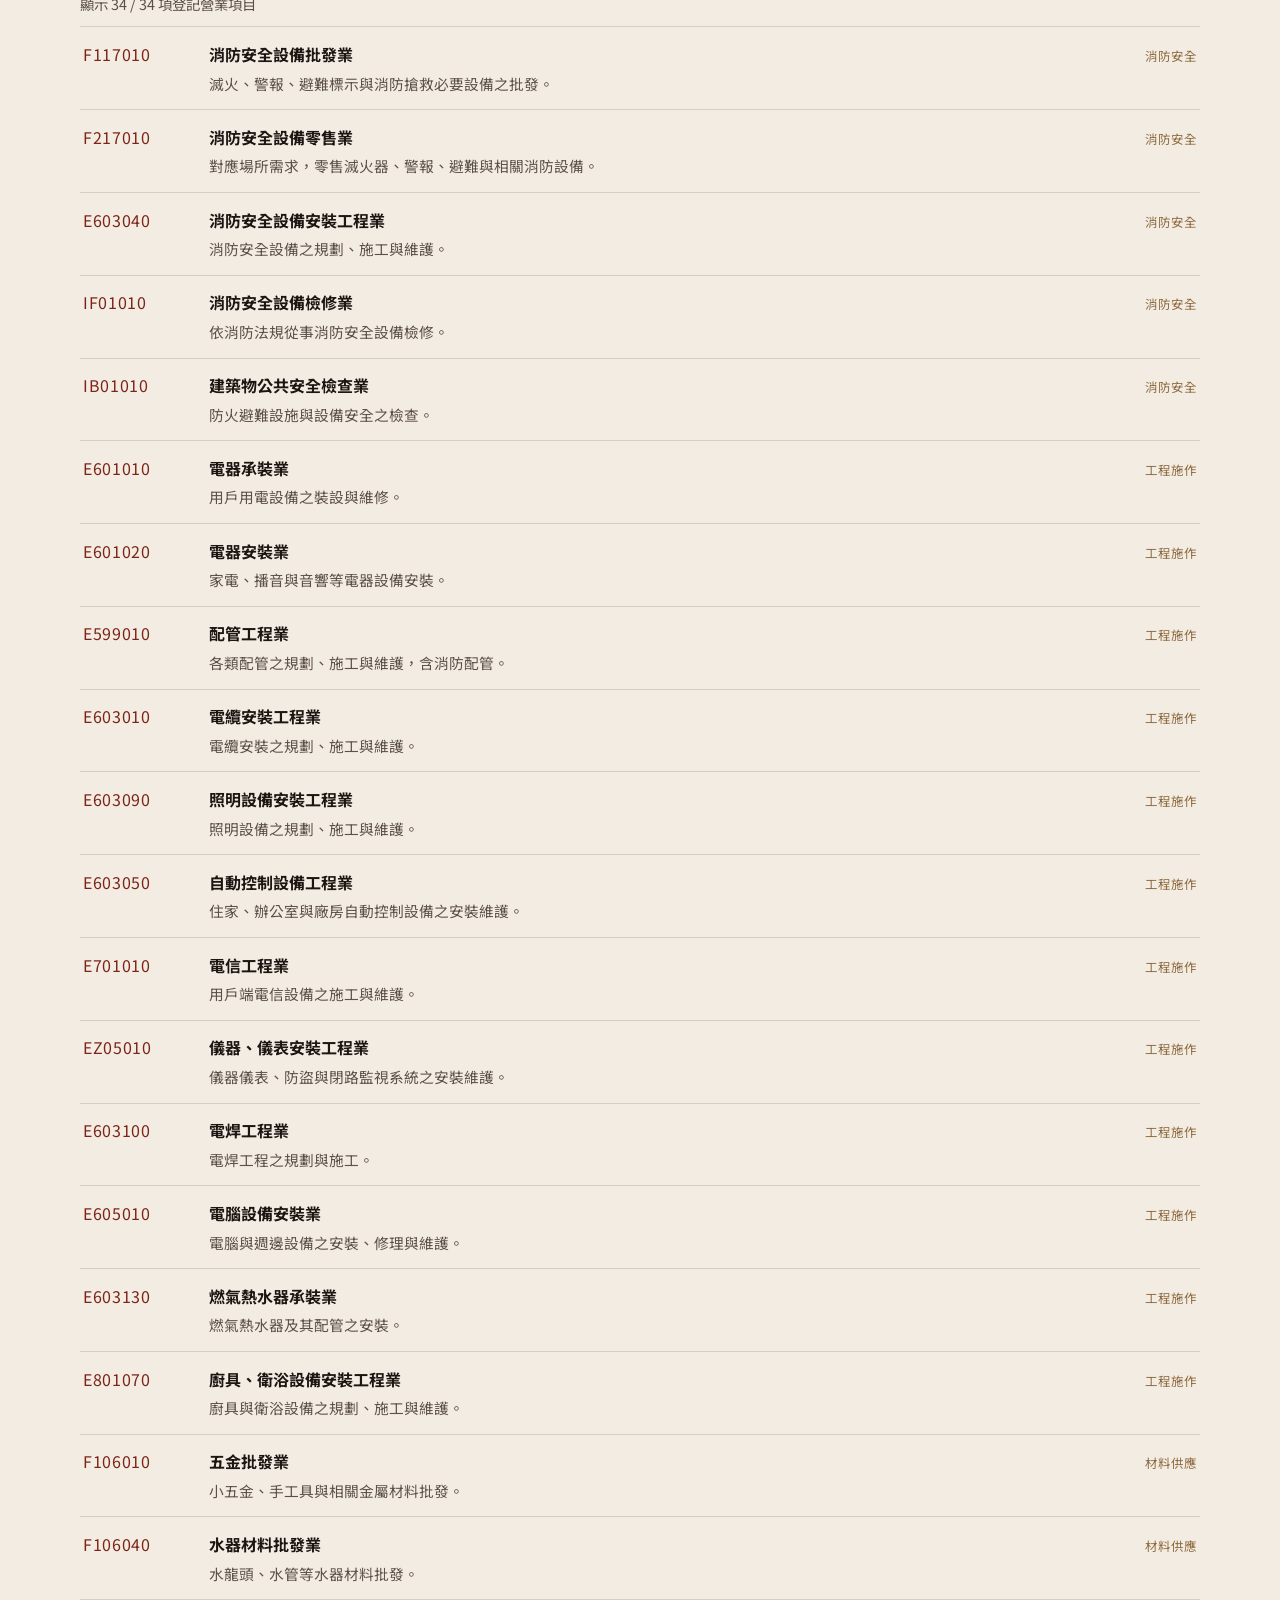
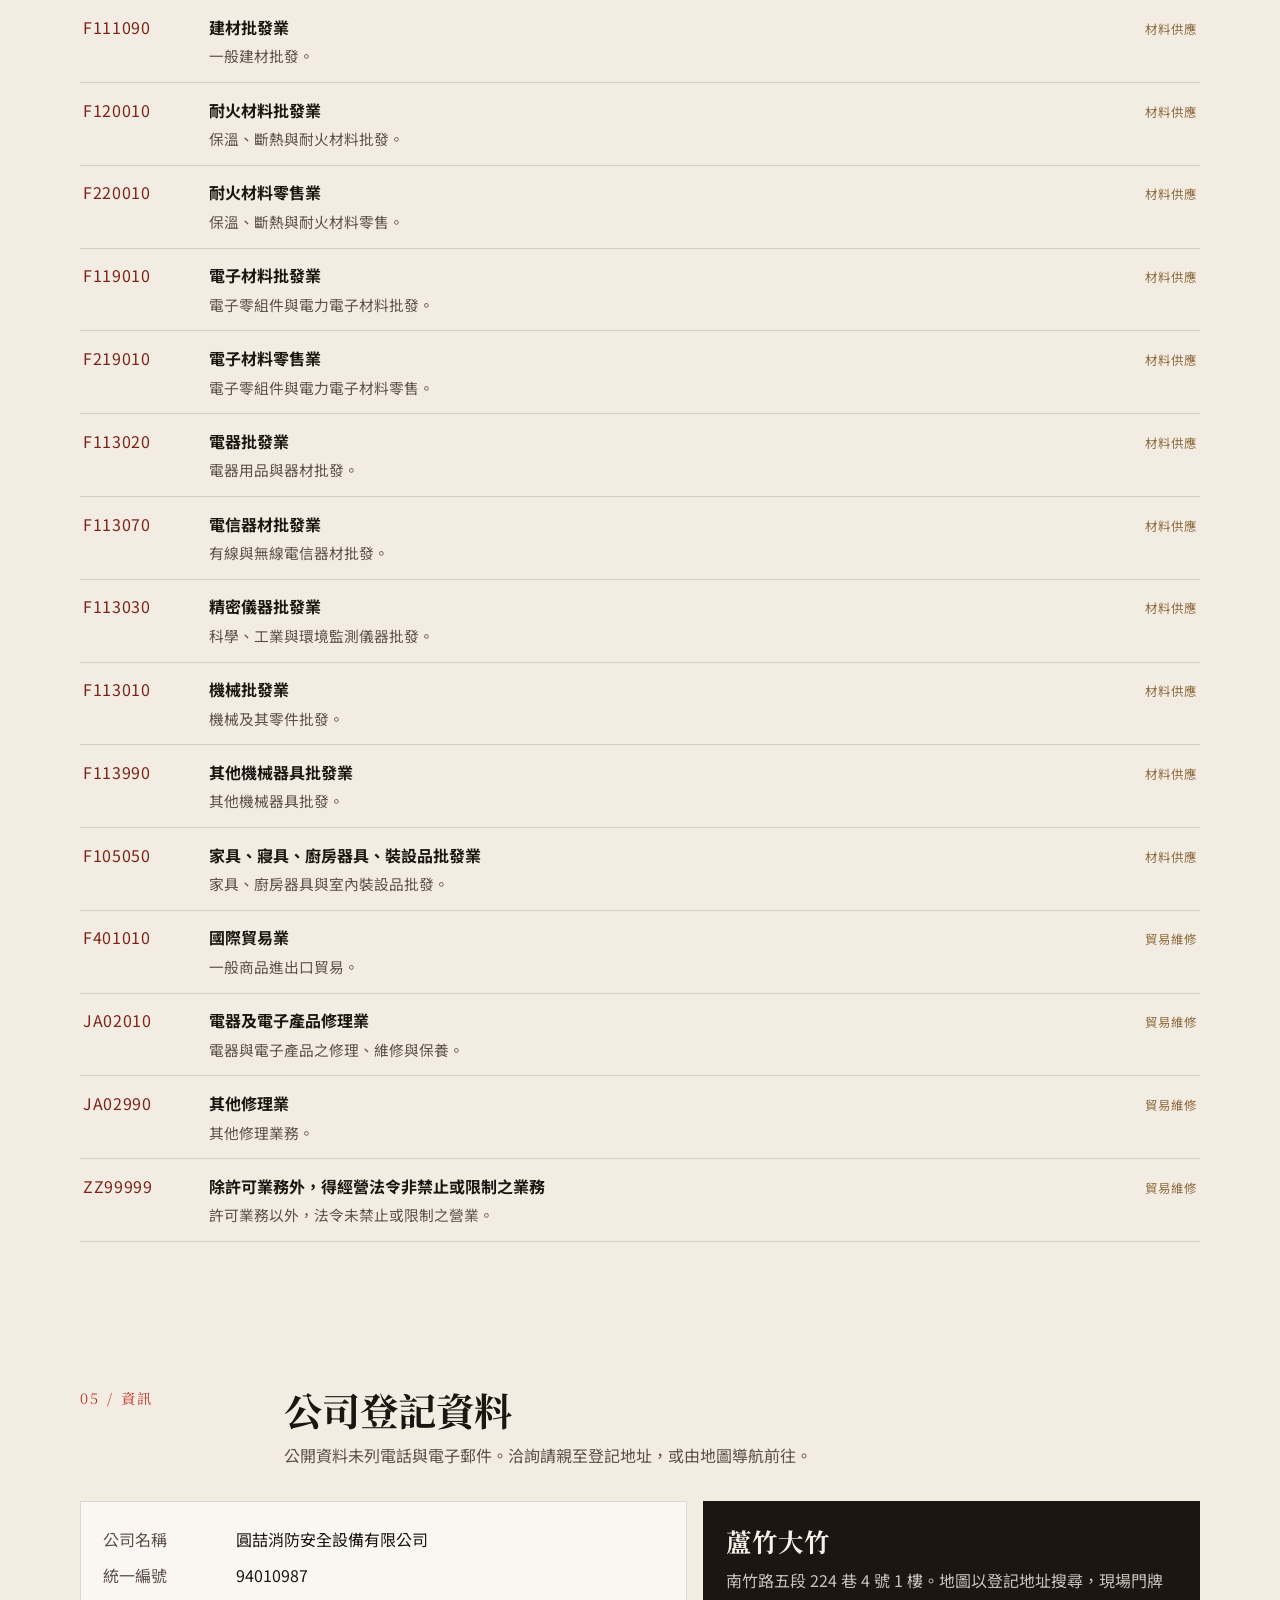
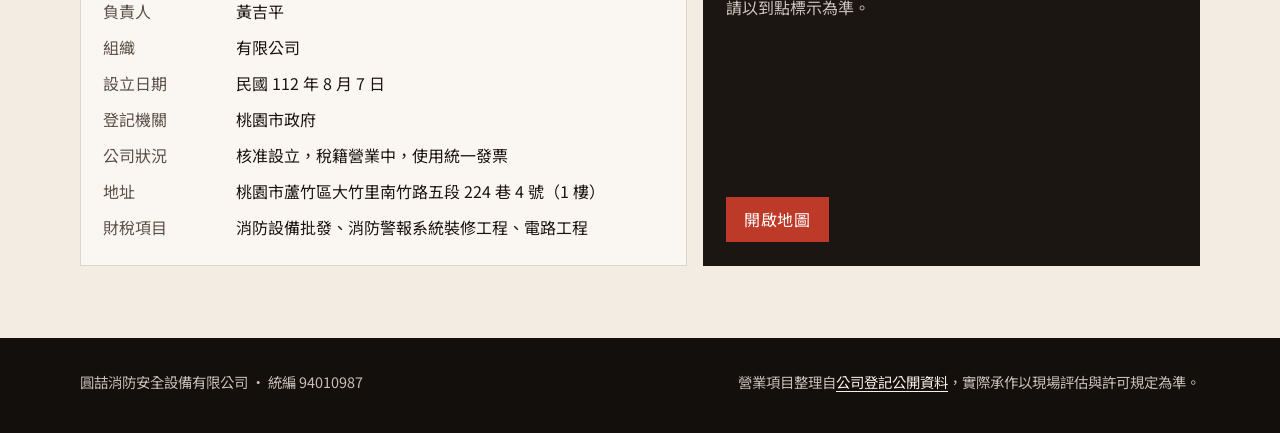
==== commit 564f680f: "調整手機版排版，讓首頁與各區塊在小螢幕更易閱讀操作。 Co-authored-by: Cursor <cursoragent@cursor.com>" ====
--- a/index.html
+++ b/index.html
@@ -46,7 +46,7 @@
   <main id="main">
     <section class="hero" aria-labelledby="hero-title">
       <div class="wrap">
-        <p class="hero-banner">圓融規劃、雙吉保障，圓喆消防與您共築安全防線</p>
+        <p class="hero-banner">圓融規劃、雙吉保障<br>圓喆消防與您共築安全防線</p>
       </div>
       <div class="wrap hero-grid">
         <div>
--- a/css/style.css
+++ b/css/style.css
@@ -207,6 +207,10 @@
   padding-bottom: 1rem;
 }
 
+.hero-banner br {
+  display: none;
+}
+
 .hero-grid {
   display: grid;
   grid-template-columns: 1.15fr 0.85fr;
@@ -627,25 +631,55 @@
 }
 
 @media (max-width: 860px) {
-  .topbar .wrap,
-  .facts,
-  .hero-grid,
-  .about-grid,
-  .service-list,
-  .work-grid,
-  .company-grid,
-  .section-head {
-    grid-template-columns: 1fr;
+  :root {
+    --header: 3.8rem;
+  }
+
+  .wrap {
+    width: min(1120px, calc(100% - 1.4rem));
+  }
+
+  .topbar {
+    font-size: 0.74rem;
+  }
+
+  .topbar .wrap {
     display: grid;
-  }
-
-  .facts {
-    display: grid;
-    grid-template-columns: 1fr 1fr;
+    gap: 0.15rem;
+    padding: 0.4rem 0;
+  }
+
+  .nav {
+    min-height: var(--header);
+    gap: 0.6rem;
+  }
+
+  .brand {
+    gap: 0.55rem;
+    min-width: 0;
+  }
+
+  .brand-mark {
+    width: 2.2rem;
+    height: 2.2rem;
+  }
+
+  .brand strong {
+    font-size: 1.02rem;
+  }
+
+  .brand span span {
+    font-size: 0.68rem;
+    letter-spacing: 0.08em;
   }
 
   .menu-btn {
     display: inline-flex;
+    align-items: center;
+    justify-content: center;
+    min-height: 2.6rem;
+    min-width: 3.4rem;
+    flex: none;
   }
 
   .nav-links {
@@ -657,35 +691,226 @@
     background: var(--paper-raised);
     border-bottom: 1px solid var(--line);
     flex-direction: column;
-    align-items: flex-start;
-    padding: 0.8rem 1.2rem 1.1rem;
-    gap: 0.7rem;
+    align-items: stretch;
+    padding: 0.5rem 0.7rem 0.9rem;
+    gap: 0.25rem;
   }
 
   .nav-links.is-open {
     display: flex;
   }
 
+  .nav-links a {
+    display: flex;
+    align-items: center;
+    min-height: 2.8rem;
+    padding: 0.35rem 0.7rem;
+    font-size: 1rem;
+  }
+
+  .nav-links .btn {
+    width: 100%;
+    margin-top: 0.3rem;
+  }
+
+  .hero-banner {
+    font-size: 0.98rem;
+    letter-spacing: 0.04em;
+    line-height: 1.7;
+    padding: 0.95rem 0 0.85rem;
+  }
+
+  .hero-banner br {
+    display: inline;
+  }
+
+  .hero-grid,
+  .about-grid,
+  .service-list,
+  .work-grid,
+  .company-grid,
+  .section-head {
+    grid-template-columns: 1fr;
+    display: grid;
+  }
+
+  .hero-grid {
+    gap: 1.6rem;
+    padding: 1.2rem 0 1.6rem;
+  }
+
+  h1 {
+    font-size: clamp(1.85rem, 8.2vw, 2.4rem);
+    letter-spacing: 0.02em;
+  }
+
+  .lead {
+    font-size: 0.98rem;
+    margin-top: 0.9rem;
+  }
+
+  .hero-actions {
+    flex-direction: column;
+    gap: 0.65rem;
+    margin-top: 1.25rem;
+  }
+
+  .hero-actions .btn {
+    width: 100%;
+    min-height: 3rem;
+  }
+
+  .seal {
+    display: none;
+  }
+
+  .facts {
+    display: grid;
+    grid-template-columns: 1fr 1fr;
+    gap: 0;
+  }
+
+  .facts div {
+    padding: 0.85rem 0.7rem;
+    border-top: 1px solid rgba(246, 239, 230, 0.12);
+  }
+
+  .facts div:nth-child(odd) {
+    border-right: 1px solid rgba(246, 239, 230, 0.12);
+  }
+
+  .facts strong {
+    font-size: 1rem;
+  }
+
+  .facts span {
+    font-size: 0.75rem;
+  }
+
+  section {
+    padding: 2.6rem 0;
+    scroll-margin-top: 4.4rem;
+  }
+
+  .section-head {
+    gap: 0.45rem;
+    margin-bottom: 1.3rem;
+  }
+
+  .section-index {
+    font-size: 0.8rem;
+  }
+
+  h2 {
+    font-size: clamp(1.45rem, 6.5vw, 1.9rem);
+  }
+
+  .section-head p {
+    font-size: 0.95rem;
+  }
+
+  .panel,
+  .service-card,
+  .work-col,
+  .map-card {
+    padding: 1.15rem 1rem;
+  }
+
+  .service-card {
+    min-height: 0;
+  }
+
+  .service-card h3 {
+    font-size: 1.25rem;
+  }
+
+  .toolbar {
+    flex-direction: column;
+    align-items: stretch;
+  }
+
+  .search {
+    width: 100%;
+    flex: none;
+    min-height: 3rem;
+    font-size: 1rem;
+  }
+
+  .chips {
+    display: grid;
+    grid-template-columns: repeat(2, minmax(0, 1fr));
+    gap: 0.45rem;
+  }
+
+  .chip {
+    min-height: 2.7rem;
+    padding: 0.45rem 0.5rem;
+    font-size: 0.92rem;
+  }
+
+  .chips .chip:first-child {
+    grid-column: 1 / -1;
+  }
+
   .scope-row {
     grid-template-columns: 1fr;
-    gap: 0.15rem;
+    gap: 0.2rem;
+    padding: 0.95rem 0;
   }
 
   .tag {
     justify-self: start;
   }
 
+  dl {
+    grid-template-columns: 1fr;
+    gap: 0.2rem 0;
+  }
+
+  dt {
+    margin-top: 0.7rem;
+    font-size: 0.82rem;
+  }
+
+  dt:first-child {
+    margin-top: 0;
+  }
+
+  dd {
+    font-size: 1rem;
+  }
+
+  .map-card {
+    min-height: 0;
+  }
+
+  .map-card .btn {
+    width: 100%;
+    min-height: 3rem;
+  }
+
+  .site-footer {
+    padding: 1.5rem 0 2rem;
+    font-size: 0.84rem;
+  }
+
+  .site-footer .wrap {
+    flex-direction: column;
+    gap: 0.7rem;
+  }
+}
+
+@media (max-width: 480px) {
   .hero-banner {
-    letter-spacing: 0.06em;
-    padding-top: 0.9rem;
-  }
-
-  .hero-grid {
-    padding-top: 1.6rem;
-  }
-
-  .seal {
-    width: min(100%, 280px);
+    font-size: 0.92rem;
+  }
+
+  .facts {
+    grid-template-columns: 1fr;
+  }
+
+  .facts div:nth-child(odd) {
+    border-right: 0;
   }
 }
 
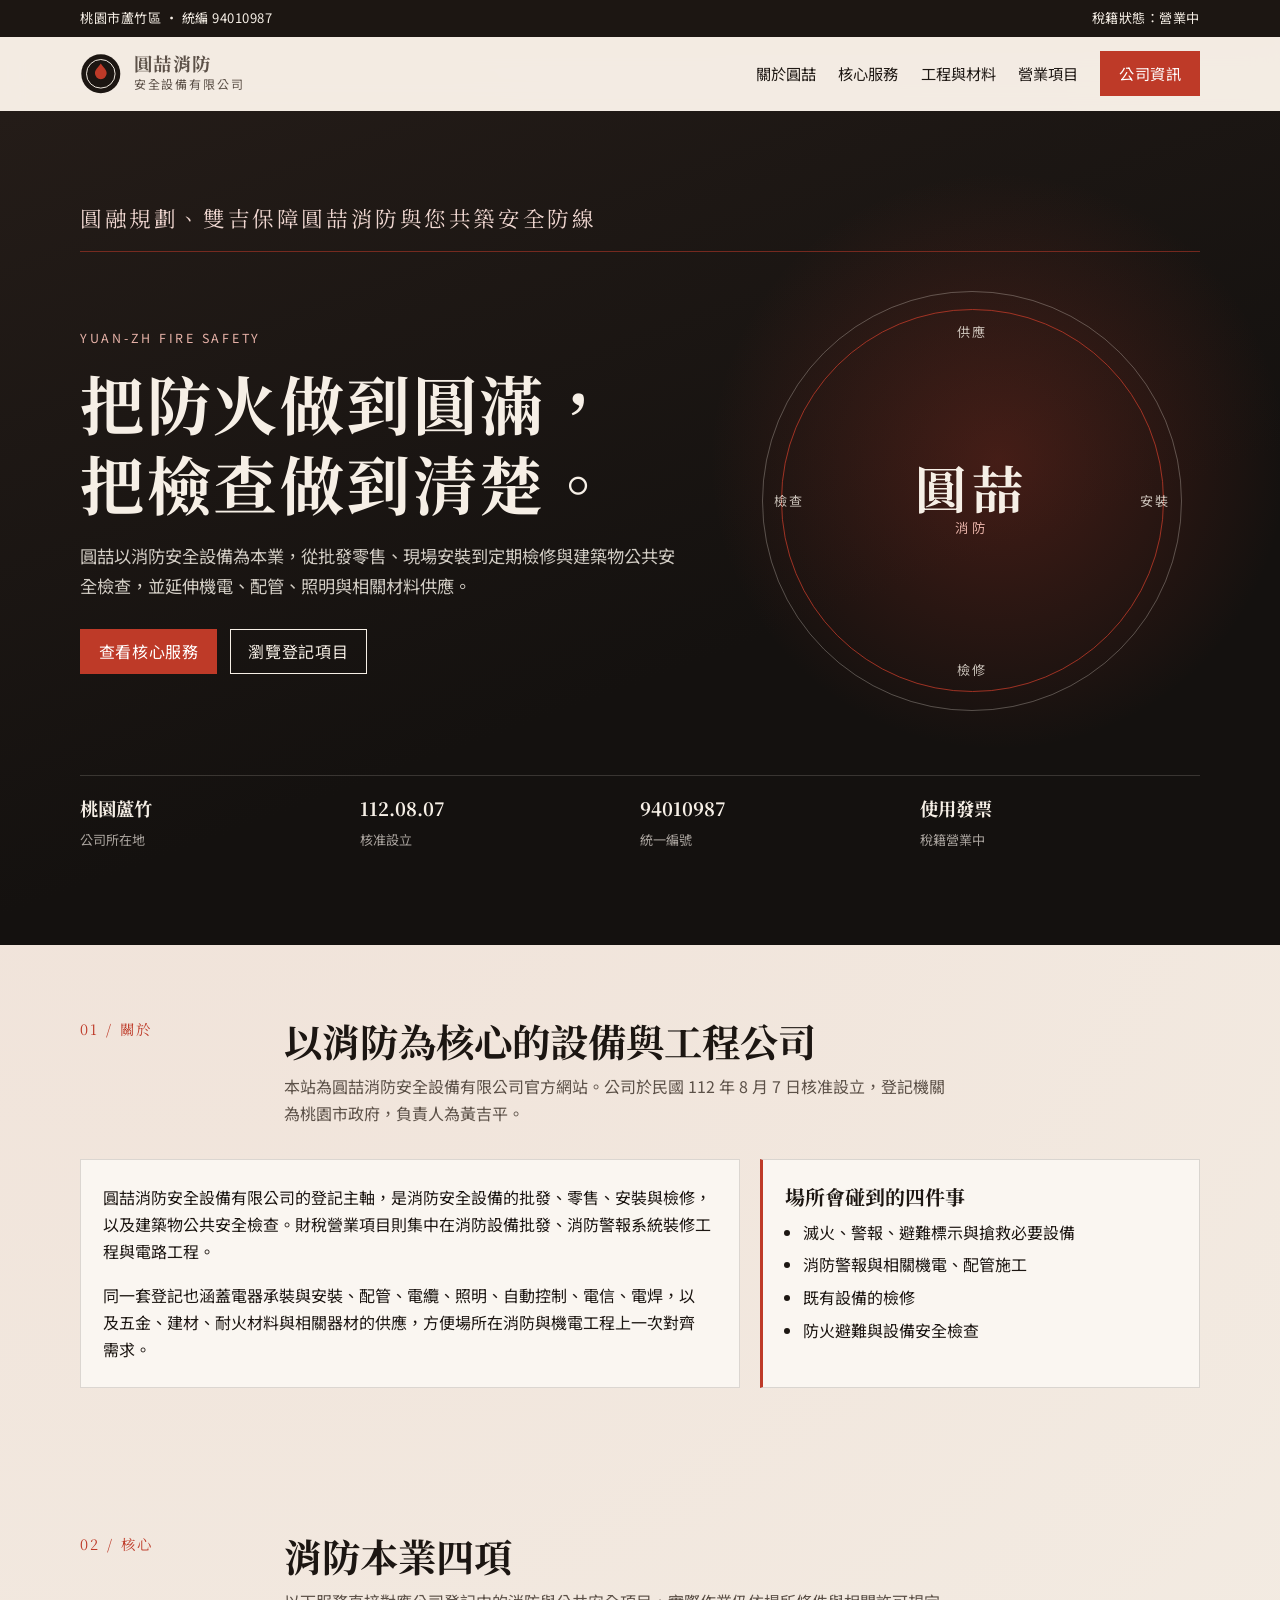
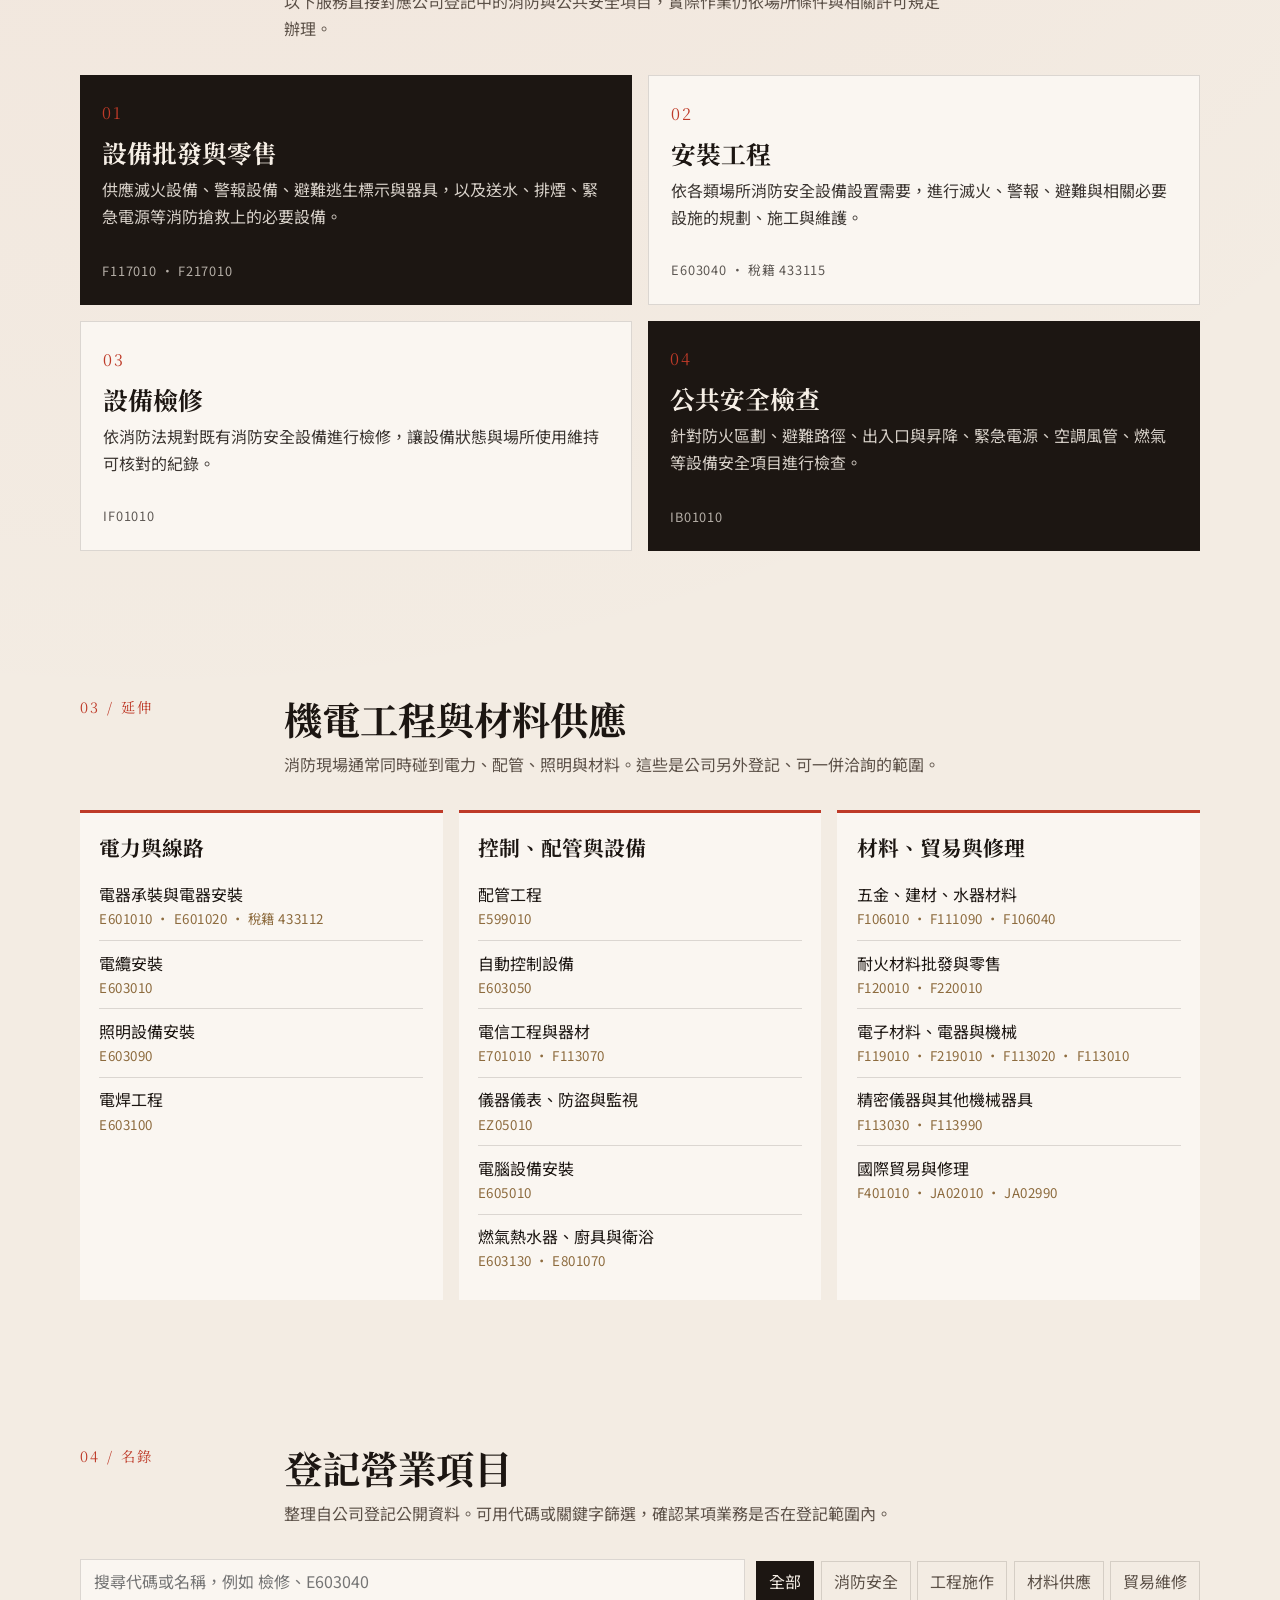
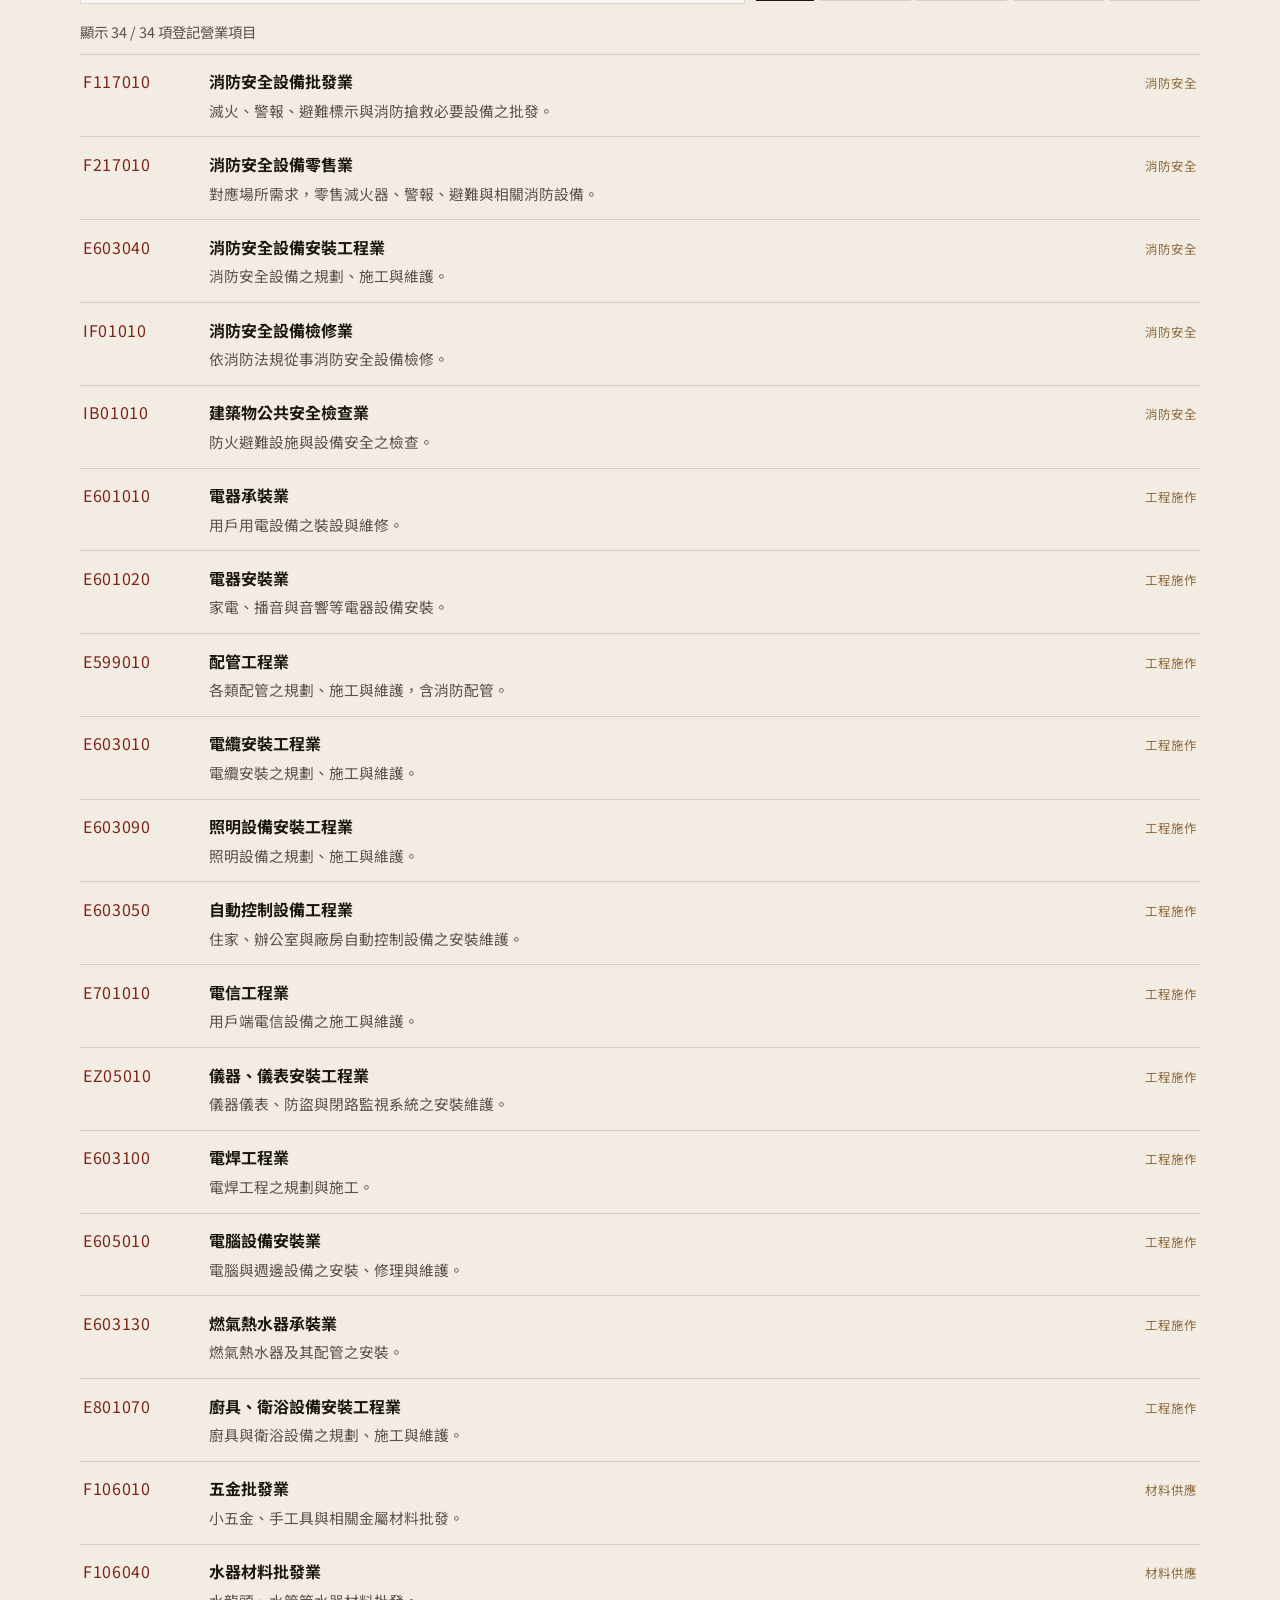
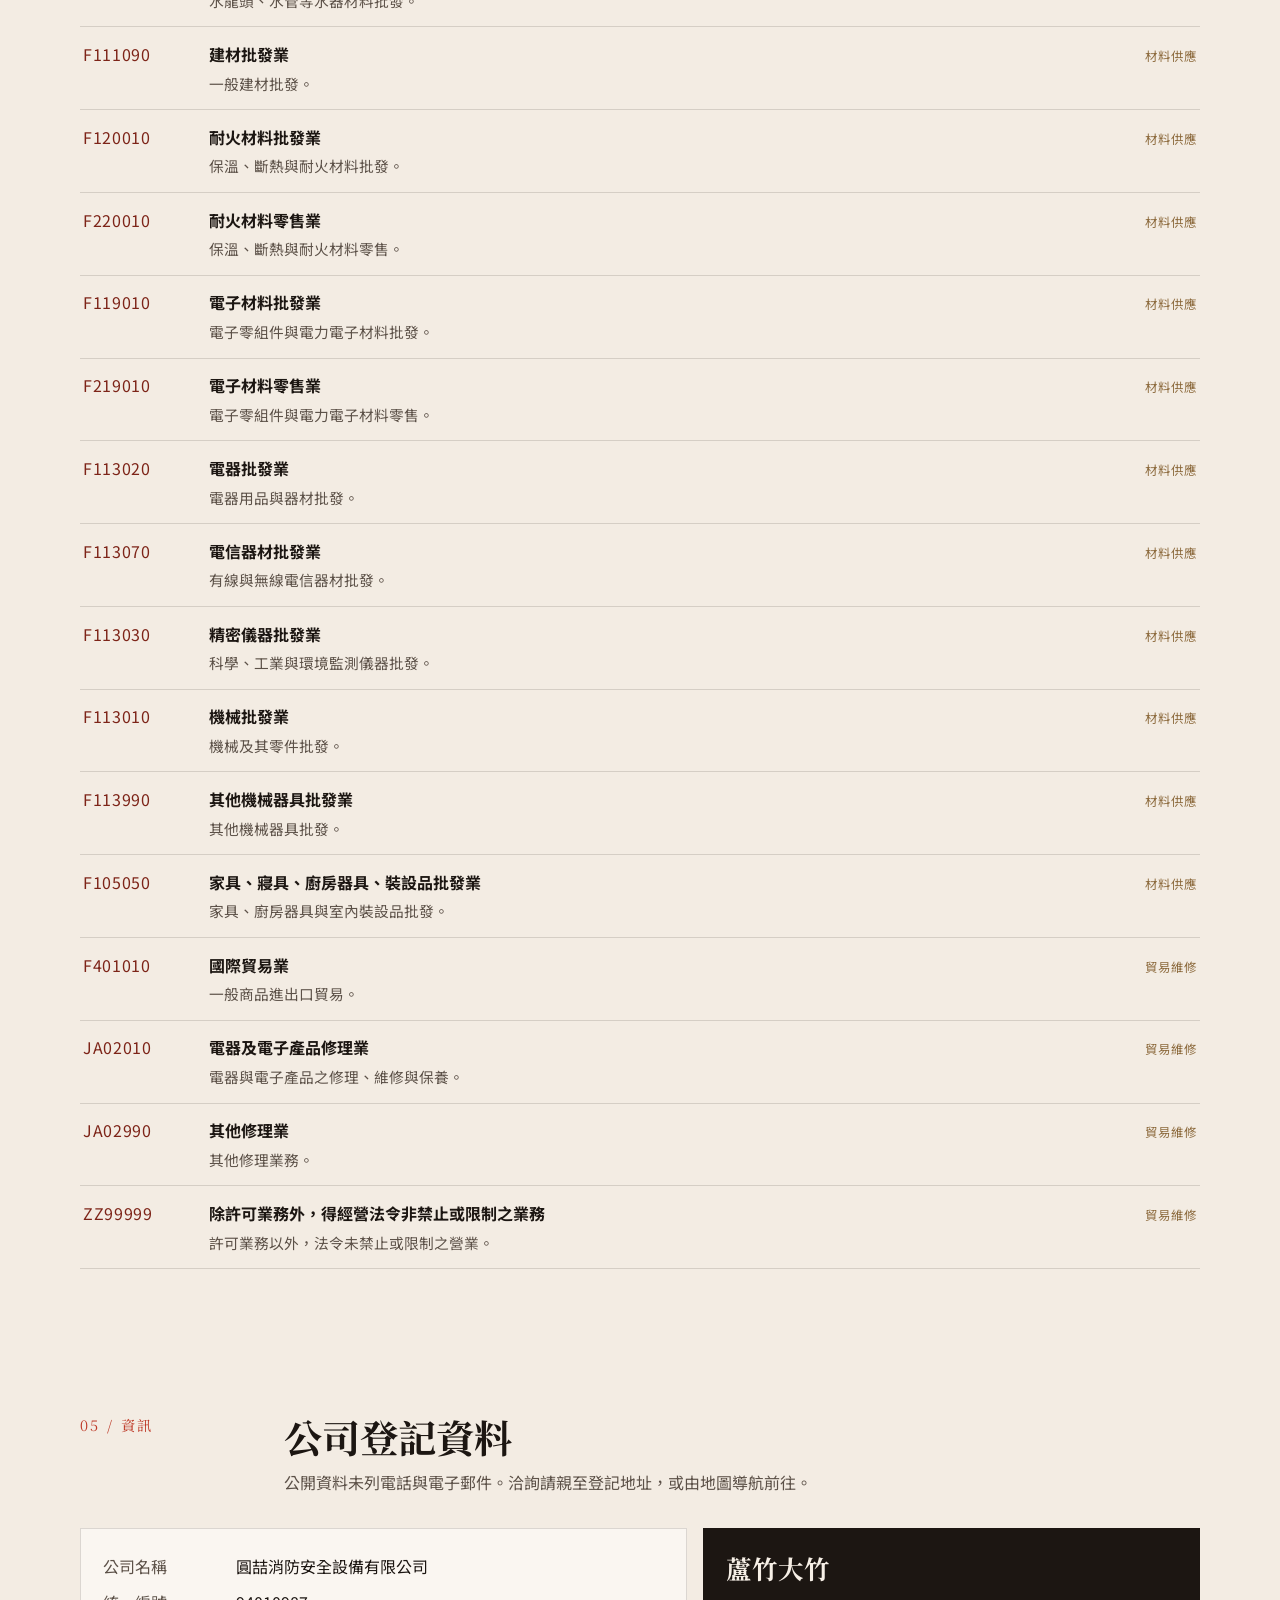
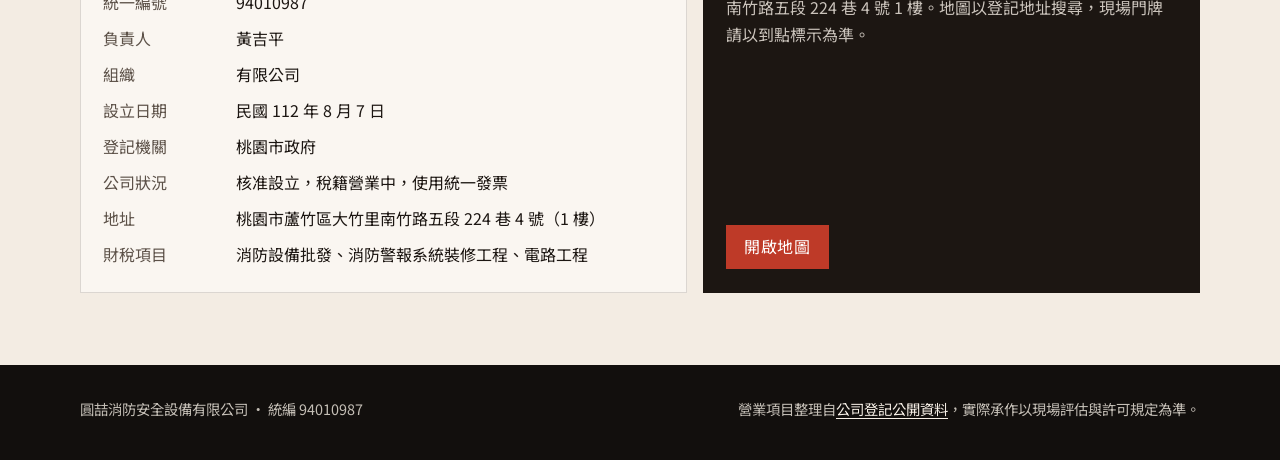
==== commit 87278d1d: "補強搜尋收錄設定，並加入 Bing 驗證與官方網站說明。 Co-authored-by: Cursor <cursoragent@cursor.com>" ====
--- a/index.html
+++ b/index.html
@@ -3,13 +3,48 @@
 <head>
   <meta charset="utf-8">
   <meta name="viewport" content="width=device-width, initial-scale=1">
-  <title>圓喆消防安全設備有限公司</title>
-  <meta name="description" content="圓喆消防安全設備有限公司位於桃園市蘆竹區，登記經營消防設備批發零售、安裝工程、檢修、建築物公共安全檢查，以及機電、配管、照明與相關材料供應。">
+  <title>圓喆消防安全設備有限公司｜桃園蘆竹消防設備安裝檢修</title>
+  <meta name="description" content="圓喆消防安全設備有限公司官方網站。統編 94010987，位於桃園市蘆竹區，提供消防安全設備批發零售、安裝工程、檢修與建築物公共安全檢查。">
+  <meta name="keywords" content="圓喆消防,圓喆消防公司,圓喆消防安全設備有限公司,桃園消防,蘆竹消防,消防設備安裝,消防檢修,94010987">
+  <meta name="robots" content="index,follow">
+  <link rel="canonical" href="https://schmidtaiwan.github.io/Yuan-Zh/">
+  <meta property="og:type" content="website">
+  <meta property="og:locale" content="zh_TW">
+  <meta property="og:title" content="圓喆消防安全設備有限公司">
+  <meta property="og:description" content="桃園蘆竹消防安全設備批發零售、安裝工程、檢修與建築物公共安全檢查。">
+  <meta property="og:url" content="https://schmidtaiwan.github.io/Yuan-Zh/">
+  <meta property="og:site_name" content="圓喆消防安全設備有限公司">
+  <meta name="twitter:card" content="summary">
+  <meta name="twitter:title" content="圓喆消防安全設備有限公司">
+  <meta name="twitter:description" content="桃園蘆竹消防安全設備批發零售、安裝工程、檢修與建築物公共安全檢查。">
   <link rel="icon" href="favicon.svg" type="image/svg+xml">
   <link rel="preconnect" href="https://fonts.googleapis.com">
   <link rel="preconnect" href="https://fonts.gstatic.com" crossorigin>
   <link href="https://fonts.googleapis.com/css2?family=Noto+Sans+TC:wght@400;500;700&family=Noto+Serif+TC:wght@600;700&display=swap" rel="stylesheet">
   <link rel="stylesheet" href="css/style.css">
+  <script type="application/ld+json">
+  {
+    "@context": "https://schema.org",
+    "@type": "LocalBusiness",
+    "name": "圓喆消防安全設備有限公司",
+    "alternateName": ["圓喆消防", "圓喆消防公司"],
+    "url": "https://schmidtaiwan.github.io/Yuan-Zh/",
+    "description": "消防安全設備批發零售、安裝工程、檢修與建築物公共安全檢查。",
+    "taxID": "94010987",
+    "foundingDate": "2023-08-07",
+    "address": {
+      "@type": "PostalAddress",
+      "streetAddress": "南竹路五段224巷4號1樓",
+      "addressLocality": "蘆竹區",
+      "addressRegion": "桃園市",
+      "addressCountry": "TW"
+    },
+    "areaServed": "TW",
+    "sameAs": [
+      "https://twincn.com/item.aspx?no=94010987"
+    ]
+  }
+  </script>
 </head>
 <body>
   <a class="skip" href="#main">跳至主要內容</a>
@@ -83,7 +118,7 @@
           <div class="section-index">01 / 關於</div>
           <div>
             <h2>以消防為核心的設備與工程公司</h2>
-            <p>公司於民國 112 年 8 月 7 日核准設立，登記機關為桃園市政府，負責人為黃吉平。</p>
+            <p>本站為圓喆消防安全設備有限公司官方網站。公司於民國 112 年 8 月 7 日核准設立，登記機關為桃園市政府，負責人為黃吉平。</p>
           </div>
         </div>
         <div class="about-grid">
